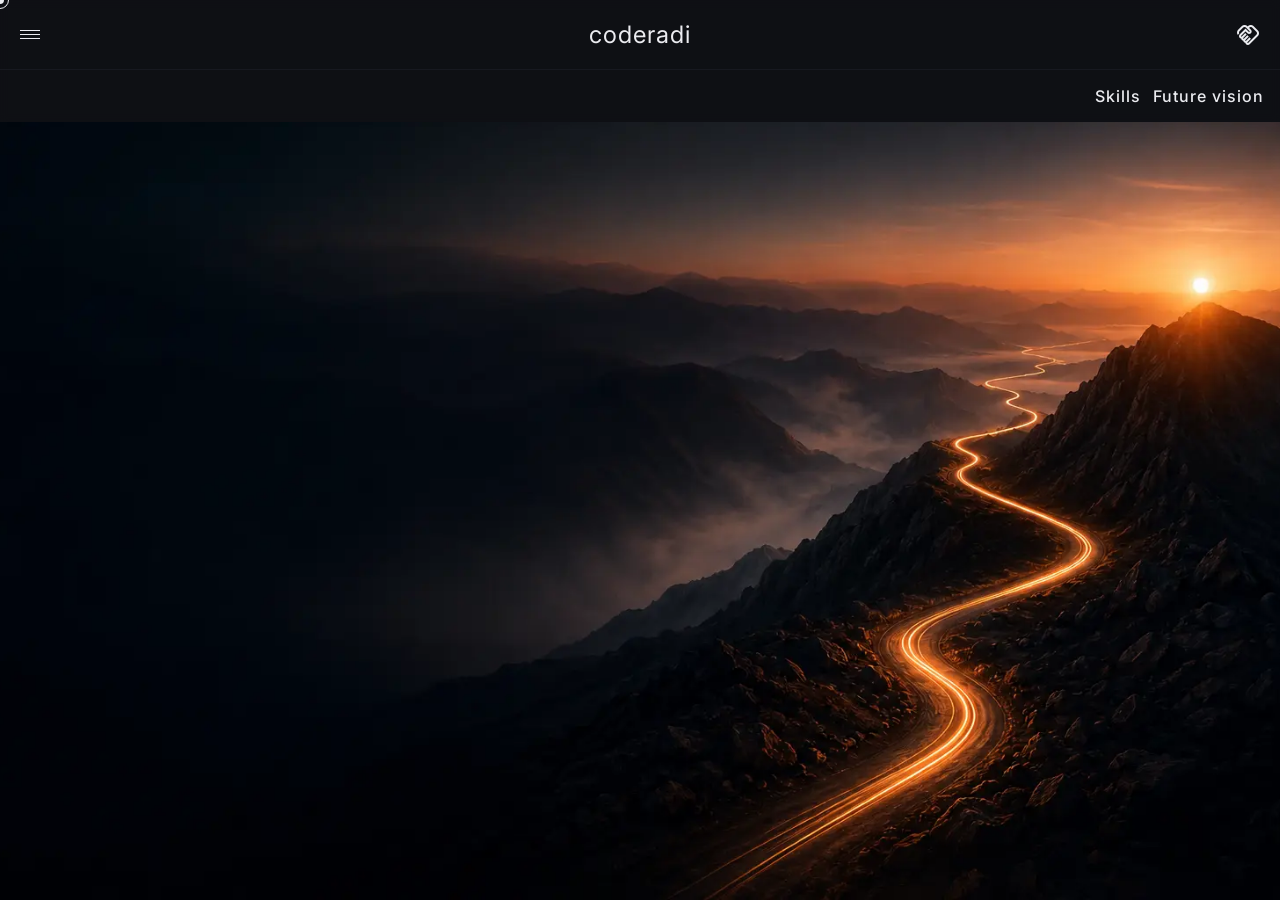
==== about.html @ a6389c37 "Updated home page." ====
<!DOCTYPE html>
<html lang="en">
<head>
    <meta charset="UTF-8">
    <meta name="viewport" content="width=device-width, initial-scale=1.0">

    <link rel="shortcut icon" href="favicon.ico" type="image/x-icon">
    <title>coderadi &bull; Aditya</title>

    <link rel="stylesheet" href="styles/utility.css">
    <link rel="stylesheet" href="styles/pages/index.css">
</head>
<body>
    <div class="custom-cursor-wrapper">
        <div class="custom-cursor"></div>
    </div>

    <header class="header w-full">
        <section class="section p-20 grid cols-3">
            <div class="menu-btn link row gap-12">
                <div class="menu-illustration column gap-4">
                    <div class="bar bar1"></div>
                    <div class="bar bar2"></div>
                    <div class="bar bar3"></div>
                </div>
            </div>

            <div class="center">
                <a href="/index.html" class="link">
                    <span class="text fs-24">coderadi</span>
                </a>
            </div>

            <div class="actions row h-en gap-8">
                <a href="/work.html" class="link symbol">handshake</a>
            </div>
        </section>

        <section class="section p-16 row h-en gap-12">
            <a href="#skills" class="link">Skills</a>
            <a href="#vision" class="link">Future vision</a>
        </section>
    </header>

    <nav class="nav">
        <section class="section p-20 column h-sb">
            <div class="spare-element"></div>

            <ul class="list column gap-12 text-right">
                <li><a href="/library.html" class="link uppercase">library</a></li>
                <li><a href="/about.html" class="link uppercase">about</a></li>
                <li><a href="/contact.html" class="link uppercase">contact</a></li>
            </ul>

            <span class="mini">coderadi</span>
        </section>
    </nav>

    <main class="main" id="main">
        <section class="hero" id="hero">
            <section class="section p-48">
                
            </section>
        </section>
    </main>

    <script src="scripts/utility.js"></script>
</body>
</html>
---- styles/utility.css ----
/* ================================================== */
/* IMPORTS */
/* ================================================== */

@import url('https://fonts.googleapis.com/css2?family=Inter:ital,opsz,wght@0,14..32,100..900;1,14..32,100..900&family=Roboto+Condensed:ital,wght@0,100..900;1,100..900&display=swap');
@import url("https://fonts.googleapis.com/css2?family=Material+Symbols+Outlined:opsz,wght,FILL,GRAD@20..48,100..700,0..1,-50..200");

/* ================================================== */
/* BASIC */
/* ================================================== */

:root {
    --color-bg-main: #0F1115;
    --color-bg-card: #1A1D23;
    
    --color-text-main: #EBECF0;
    --color-text-alt: #9699A3;
    
    --color-accent-main: #D97741;
    --color-accent-alt: #F0A26C;

    --color-surface-main: #0F111557;
    --color-surface-alt: #1A1D234D;
    
    --color-border-dark: #2A2D3557;
    --color-border-light: #FFFFFF1A;

    --color-state-red: #DF2935;
    --color-state-yellow: #FFBF00;
    --color-state-green: #488B49;
}

* {
    margin: 0;
    padding: 0;
    font-family: "Inter", sans-serif;
    box-sizing: border-box;
    letter-spacing: 1px;
    scrollbar-width: thin;
    scrollbar-color: var(--color-text-main) transparent;
    cursor: none !important;
}

*::selection {
    background-color: var(--color-text-alt);
    color: var(--color-bg-main);
}

/* ================================================== */
/* KEYFRAMES */
/* ================================================== */

@keyframes animatedArrowAnimation {
    0%, 100% { transform: translateY(0) }
    50% { transform: translateY(-48px) }
}

@keyframes clickAnimation {
    0%, 100% { transform: scale(1); }
    50% { transform: scale(0.95); }
}

@keyframes rotate {
    0% { transform: rotate(0deg); }
    60% { transform: rotate(360deg); }
    80% { transform: rotate(300deg); }
    100% { transform: rotate(360deg); }
}

.animated-arrow {
    position: absolute;
    bottom: 20px;
    left: 50%;
    right: 50%;
    animation: animatedArrowAnimation 2s cubic-bezier(0.7,0.1,0.5,0.9) infinite;
}

.anim-clicked { animation: clickAnimation 0.3s ease forwards; }

.anim-rotate { animation: rotate 1.2s infinite; }

/* ================================================== */
/* CUSTOM CURSOR */
/* ================================================== */

.custom-cursor-wrapper {
    border: 1px solid var(--color-text-main);
    padding: 8px;
    position: fixed;
    z-index: 9999;
    pointer-events: none;
    border-radius: 50%;
}

.custom-cursor {
    width: 8px;
    aspect-ratio: 1 / 1;
    background-color: var(--color-text-main);
    border-radius: 50%;
    position: inherit;
    transform: translate(-50%, -50%) scale(1);    
    transition:
        transform 0.4s,
        background-color 0.4s;
}

.custom-cursor-wrapper.hovered { border-color: transparent; }

.custom-cursor-wrapper.hovered .custom-cursor {
    background-color: #EBECF057;
    transform: translate(-50%, -50%) scale(2.5);
    backdrop-filter: blur(1px);
}

/* ================================================== */
/* CONTAINERS */
/* ================================================== */

body {
    background-color: var(--color-bg-main);
    color: var(--color-text-main);
    height: 100dvh;
}

html {
    scroll-behavior: smooth;
    scrollbar-width: none;
}

.section {
    max-width: 1696px;
    height: 100%;
    width: 100%;
    margin: 0 auto;
}

.container { overflow: hidden; }

@media (max-width: 1440px) {
    body {
        overflow: auto;
        height: 100%;
    }

    .main {
        height: auto !important;
        overflow: auto;
    }
}

@media (max-width: 568px) {
    .section.p-48 { padding: 20px !important; }
}

.header {
    position: sticky;
    top: -70px;
    z-index: 20;
    background-color: var(--color-surface-main);
    backdrop-filter: blur(4px);
}

.header .section:first-child { border-bottom: 1px solid var(--color-border-dark); }

.header .menu-btn .menu-illustration { transition: gap 0.3s, transform 0.3s; }
.header .menu-btn .menu-illustration .bar {
    width: 20px;
    height: 1px;
    background-color: var(--color-text-main);
    margin: -0.5px;
    transition: transform 0.3s;
}

.header .menu-btn.active .menu-illustration {
    gap: 0;
    transform: rotateX(180deg);
}

.header .menu-btn.active .menu-illustration .bar1 { transform: rotate(45deg); }
.header .menu-btn.active .menu-illustration .bar2 { display: none; }
.header .menu-btn.active .menu-illustration .bar3 { transform: rotate(-45deg); }

.nav {
    position: fixed;
    top: 0;
    left: 0;
    height: 100dvh;
    transition: height 0.3s;
    width: 80%;
    max-width: 768px;
    backdrop-filter: blur(4px);
    background-color: var(--color-border-dark);
    z-index: 10;
    transform: translateX(-100%);
    opacity: 0;
    transition: 
        opacity 0.5s,
        transform cubic-bezier(0.7,0.1,0.5,0.9) 1.5s;
}

.nav.active {
    transform: translateX(0);
    opacity: 1;
}

.nav li {
    transform: translateX(-100%);
    transition: transform cubic-bezier(0.7,0.1,0.5,0.9) 1.5s;
}

.nav li:nth-child(2) { transition-delay: 200ms; }
.nav li:nth-child(3) { transition-delay: 400ms; }

.nav.active li { transform: translateX(0); }

/* ================================================== */
/* DISPLAY */
/* ================================================== */

.hidden { display: none; }
.flex { display: flex; }
.grid { display: grid; }

/* ================================================== */
/* FLEX */
/* ================================================== */

.row {
    display: flex;
    align-items: center;
}

.column {
    display: flex;
    flex-direction: column;
}

.res-row {
    display: flex;
    align-items: center;
    flex-wrap: wrap;
}

.v-center { align-items: center; }
.v-en { align-items: end; }
.v-st { align-items: start; }
.h-center { justify-content: center; }
.h-en { justify-content: end; }
.h-se { justify-content: space-evenly; }
.h-sb { justify-content: space-between; }
.center { display: flex; align-items: center; justify-content: center; }

/* ================================================== */
/* GRID */
/* ================================================== */

.cols-1 { grid-template-columns: repeat(1, minmax(0, 1fr)); }
.cols-2 { grid-template-columns: repeat(2, minmax(0, 1fr)); }
.cols-3 { grid-template-columns: repeat(3, minmax(0, 1fr)); }
.cols-4 { grid-template-columns: repeat(4, minmax(0, 1fr)); }
.cols-auto-400 { grid-template-columns: repeat(auto-fit, minmax(min(400px, 100%), 1fr)); }
.cols-auto-320 { grid-template-columns: repeat(auto-fit, minmax(min(320px, 100%), 1fr)); }
.rows-1 { grid-template-rows: repeat(1, minmax(0, 1fr)); }
.rows-2 { grid-template-rows: repeat(2, minmax(0, 1fr)); }
.rows-3 { grid-template-rows: repeat(3, minmax(0, 1fr)); }

/* ================================================== */
/* GAP */
/* ================================================== */

.gap-4 { gap: 4px; }
.gap-8 { gap: 8px; }
.gap-12 { gap: 12px; }
.gap-16 { gap: 16px; }
.gap-20 { gap: 20px; }
.gap-24 { gap: 24px; }
.gap-32 { gap: 32px; }
.gap-40 { gap: 40px; }
.gap-48 { gap: 48px; }
.gap-64 { gap: 64px; }
.gap-96 { gap: 96px; }

/* ================================================== */
/* SPACING */
/* ================================================== */

.m-4 { margin: 4px; }
.m-8 { margin: 8px; }
.m-12 { margin: 12px; }
.m-16 { margin: 16px; }
.m-20 { margin: 20px; }
.m-24 { margin: 24px; }
.m-32 { margin: 32px; }
.m-auto { margin: auto; }
.mx-auto { margin: 0 auto;}

.mv-4 { margin-top: 4px; margin-bottom: 4px; }
.mv-8 { margin-top: 8px; margin-bottom: 8px; }
.mv-12 { margin-top: 12px; margin-bottom: 12px; }
.mv-16 { margin-top: 16px; margin-bottom: 16px; }
.mv-20 { margin-top: 20px; margin-bottom: 20px; }
.mv-24 { margin-top: 24px; margin-bottom: 24px; }
.mv-32 { margin-top: 32px; margin-bottom: 32px; }
.mv-48 { margin-top: 48px; margin-bottom: 48px; }
.mv-64 { margin-top: 64px; margin-bottom: 64px; }

.mh-4 { margin: 0 4px; }
.mh-8 { margin: 0 8px; }
.mh-12 { margin: 0 12px; }
.mh-16 { margin: 0 16px; }
.mh-20 { margin: 0 20px; }
.mh-24 { margin: 0 24px; }
.mh-32 { margin: 0 32px; }
.mh-auto { margin-left: auto; margin-right: auto; }

.p-4 { padding: 4px; }
.p-8 { padding: 8px; }
.p-12 { padding: 12px; }
.p-16 { padding: 16px; }
.p-20 { padding: 20px; }
.p-24 { padding: 24px; }
.p-32 { padding: 32px; }
.p-48 { padding: 48px; }
.p-96 { padding: 96px; }

.ph-4 { padding-left: 4px; padding-right: 4px; }
.ph-8 { padding-left: 8px; padding-right: 8px; }
.ph-12 { padding-left: 12px; padding-right: 12px; }
.ph-16 { padding-left: 16px; padding-right: 16px; }
.ph-20 { padding-left: 20px; padding-right: 20px; }
.ph-24 { padding-left: 24px; padding-right: 24px; }
.ph-32 { padding-left: 32px; padding-right: 32px; }

.pv-4 { padding-top: 4px; padding-bottom: 4px; }
.pv-8 { padding-top: 8px; padding-bottom: 8px; }
.pv-12 { padding-top: 12px; padding-bottom: 12px; }
.pv-16 { padding-top: 16px; padding-bottom: 16px; }
.pv-20 { padding-top: 20px; padding-bottom: 20px; }
.pv-24 { padding-top: 24px; padding-bottom: 24px; }
.pv-32 { padding-top: 32px; padding-bottom: 32px; }

/* ================================================== */
/* SIZE */
/* ================================================== */

.w-auto { width: auto; }
.w-full { width: 100% !important; }
.w-fit { width: fit-content; }
.h-auto { height: auto; }
.h-fit { height: fit-content; }
.h-full { height: 100%; }
.h-screen { height: 100dvh; }
.min-h-screen { min-height: 100vh; }
.min-h-0 { min-height: 0; }

/* ================================================== */
/* TYPOGRAPHY */
/* ================================================== */

.text-left { text-align: left !important; }
.text-center { text-align: center; }
.text-right { text-align: right; }
.uppercase { text-transform: uppercase !important; }
.lowercase { text-transform: lowercase !important; }
.capitalize { text-transform: capitalize !important; }
.normal-case { text-transform: none !important; }

.fs-12 { font-size: 12px !important; }
.fs-16 { font-size: 16px !important; }
.fs-20 { font-size: 20px !important; }
.fs-24 { font-size: 24px !important; }
.fs-32 { font-size: 32px !important; }
.fs-36 { font-size: 36px !important; }
.fs-48 { font-size: min(48px, 8vw) !important; }
.fs-64 { font-size: min(64px, 10vw) !important; }
.fs-96 { font-size: min(96px, 12vw) !important; }
.fs-128 { font-size: min(128px, 14vw) !important; }

.fw-400 { font-weight: 400 !important; }
.fw-500 { font-weight: 500 !important; }
.fw-600 { font-weight: 600 !important; }
.fw-700 { font-weight: 700 !important; }

.text-muted { color: var(--color-text-alt); }
.text-normal { color: var(--color-text-main); }
.spacing-2 { letter-spacing: 2px; }

.fn-inter { font-family: "Inter", sans-serif !important; }
.fn-robo { font-family: "Roboto Condensed", sans-serif !important; }

.h1 {
    font-family: "Roboto Condensed", sans-serif;
    font-weight: normal;
    text-transform: uppercase;
    font-size: 36px;
    letter-spacing: 2px;
}

.h2 {
    font-family: "Roboto Condensed", sans-serif;
    font-weight: 400;
    text-transform: uppercase;
    font-size: 32px;
    letter-spacing: 2px;
}

.h2-lw {
    font-family: "Roboto Condensed", sans-serif;
    font-weight: 400;
    font-size: 32px;
    letter-spacing: 2px;
}

.h3 {
    font-family: "Roboto Condensed", sans-serif;
    font-weight: 400;
    font-size: 24px;
    letter-spacing: 1px;
}

.text, .para {
    font-weight: 400;
    font-size: 16px;
    letter-spacing: 1px;
}

.para {
    max-width: 568px;
    text-wrap: balance;
}

.mini {
    font-weight: 400;
    font-size: 12px;
    letter-spacing: 1px;
}

.accent-main { color: var(--color-accent-main); }
.accent-muted { color: var(--color-accent-alt); }

/* ================================================== */
/* BORDER */
/* ================================================== */

.border { border: 1px solid var(--color-border); }
.rounded-4 { border-radius: 4px; }
.rounded-8 { border-radius: 8px; }
.rounded-12 { border-radius: 12px; }
.rounded-16 { border-radius: 16px; }
.rounded-32 { border-radius: 32px; }
.rounded-48 { border-radius: 48px; }
.rounded-full { border-radius: 9999px; }

/* ================================================== */
/* EFFECTS */
/* ================================================== */

.shadow { box-shadow: 5px 5px 10px -5px var(--color-accent-alt); }

.glass {
    backdrop-filter: blur(4px);
    box-shadow: inset 2px 2px 8px 2px var(--color-border-light);
}

/* ================================================== */
/* COLORS */
/* ================================================== */

.bg-main { background-color: var(--color-bg-main) !important; }
.bg-card { background-color: var(--color-bg-card); }

/* ================================================== */
/* INPUTS */
/* ================================================== */

.input {
    background-color: var(--color-surface-main);
    border: none;
    color: var(--color-text-main);
    padding: 8px;
    border-radius: 8px;
    outline: none;
}

.input::placeholder { color: var(--color-text-alt); }

.input[type="search"]::-webkit-search-cancel-button {
    -webkit-appearance: none;    
    width: 16px;
    height: 16px;
    background-image: url('/static/assets/icons/close.svg');
    background-size: contain;
    cursor: pointer;
}

textarea.input {
    height: 148px;
    resize: vertical;
}

.btn {
    background-color: transparent;
    cursor: pointer;
    border: none;
    text-align: center;
    width: fit-content;
    text-decoration: none;
}

.btn:disabled {
    background-color: var(--color-border) !important;
    color: #FDFDFF !important;
    cursor: not-allowed !important;
}

.ot {
    border: 1px solid var(--color-border-dark);
    color: var(--color-text-main);
    transition: color 0.3s;
}
.ot:hover { color: var(--color-text-alt); }

.fl {
    background-color: var(--color-accent-main);
    color: #FDFDFF !important;
    transition: background-color 0.3s;
}
.fl:hover {
    background-color: var(--color-accent-alt);
}

.icon-ot {
    display: flex;
    align-items: center;
    justify-content: center;
    gap: 8px;
    border: 1px solid var(--color-border-dark);
    color: var(--color-text-main);
    transition: color 0.3s;
}
.icon-ot:hover { color: var(--color-text-alt); }

.icon-fl {
    display: flex;
    align-items: center;
    justify-content: center;
    gap: 8px;
    background-color: var(--color-accent-main);
    color: #FDFDFF !important;
    transition: background-color 0.3s;
}
.icon-fl:hover { 
    background-color: var(--color-accent-alt);
 }

/* ================================================== */
/* LINKS */
/* ================================================== */

.link {
    text-decoration: none;
    font-weight: 500;
    color: var(--color-text-main);
    cursor: pointer;
    -webkit-tap-highlight-color: transparent;
    outline: none;
    transition: color 0.3s;
}
.link:hover { color: var(--color-text-alt); }

.ulink {
    text-decoration: underline;
    font-weight: 500;
    color: var(--color-text-main);
    cursor: pointer;
    text-underline-offset: 5px;
    -webkit-tap-highlight-color: transparent;
    outline: none;
    transition: color 0.3s;
}
.ulink:hover { color: var(--color-text-alt); }

/* ================================================== */
/* IMAGES */
/* ================================================== */

.img {
    width: 100%;
    height: auto;
    vertical-align: bottom;
}

.logo {
    width: 48px;
    height: 48px;
    object-fit: cover;
    aspect-ratio: 1 / 1;
    border-radius: 8px;
    vertical-align: bottom;
}

.icon {
    width: 24px;
    height: 24px;
    object-fit: cover;
    vertical-align: bottom;
}

.symbol {
  font-family: 'Material Symbols Outlined';
  font-weight: normal;
  font-style: normal;
  font-size: 24px;
  display: inline-block;
  line-height: 1;
  text-transform: none;
  letter-spacing: normal;
  word-wrap: normal;
  white-space: nowrap;
  direction: ltr;
  vertical-align: bottom;
}

.fl-icon {font-variation-settings: 'FILL' 1, 'wght' 700, 'GRAD' 0, 'opsz' 48;}

/* ================================================== */
/* OTHER ELEMENTS */
/* ================================================== */

.divider {
    border: 1px solid var(--color-border-dark);
    margin: 0 20px;
}

.divider-l {
    border: 2px solid var(--color-border-dark);
    margin: 0 20px;
}

.disabled {
    background-color: var(--color-border-dark);
    color: var(--color-text-alt);
    cursor: not-allowed;
    opacity: 0.6;
}

.disabled-alt {
    color: var(--color-text-alt);
    cursor: not-allowed;
    opacity: 0.6;
}

.list { list-style-type: none; }
.no-list { list-style-position: inside; }
---- styles/pages/index.css ----
/* ================================================== */
/* BASIC */
/* ================================================== */

.main { overflow-x: hidden; }

/* ================================================== */
/* KEYFRAMES */
/* ================================================== */

@keyframes visionVisual {
    0% { stroke-dashoffset: 600; }
    50% { stroke-dashoffset: 0; }
    100% { stroke-dashoffset: -600; }
}

@keyframes glowElem {
    0%, 100% { transform: scale(1.1) translate(50%, -40%); }
    50% { transform: scale(1) translate(50%, -50%); }
}

/* ================================================== */
/* LOADER */
/* ================================================== */

.loader {
    position: fixed;
    inset: 0;
    z-index: 9999;
    background: #0a0a0a;
    display: flex;
    align-items: center;
    justify-content: center;
    /* Smooth fade-out for Frame 5 */
    opacity: 1;
    transition: opacity 0.8s cubic-bezier(0.4, 0, 0.2, 1);
    pointer-events: all;
}

/* When the fade-out class is added, the loader fades away */
.loader.fade-out {
    opacity: 0;
    pointer-events: none;
}

/* Canvas fills the loader */
.loader canvas {
    position: absolute;
    inset: 0;
    width: 100%;
    height: 100%;
    display: block;
}

/* ---------- REDUCED MOTION ---------- */
@media (prefers-reduced-motion: reduce) {
    .loader {
        opacity: 0 !important;
        pointer-events: none !important;
        transition: none !important;
    }

    .main {
        opacity: 1 !important;
        pointer-events: all !important;
        transition: none !important;
    }
}

/* ================================================== */
/* HERO */
/* ================================================== */

.hero {
    background-image: url('/assets/images/desktop/hero.webp');
    background-position: center;
    background-size: cover;

    height: 100dvh;
    margin-top: -122px;
    padding-bottom: 96px;
    position: relative;
}

/* ----- Hero tagline ----- */

.hero .tagline {
    position: absolute;
    left: 0;
    bottom: 0;
    width: 100dvh;
    transform: rotate(-90deg) translateY(20px);
    transform-origin: left center;
}

.hero .tagline .st-line {
    width: 12vh;
    height: 2px;
    background-color: var(--color-accent-main);
}

.hero .tagline .target .line {
    width: 16vh;
    height: 2px;
    background-color: var(--color-border-dark);
}

.hero .tagline .target .aim {
    padding: 12px;
    width: fit-content;
    border-radius: 50%;
    border: 1px solid var(--color-border-dark);
    position: relative;
}

.hero .tagline .target .aim::before,
.hero .tagline .target .aim::after {
    content: '';
    position: absolute;
    z-index: -1;
    top: calc(50% - 1px);
    left: -30%;
    width: 160%;
    border: 1px dashed var(--color-border-light);
}

.hero .tagline .target .aim::after {
    transform: rotate(90deg);
}

.hero .tagline .target .aim .point {
    width: 8px;
    aspect-ratio: 1 / 1;
    background-color: var(--color-accent-main);
    border-radius: 50%;
}

/* ----- Hero content ----- */

.hero .h1 {
    max-width: 568px;
    text-wrap: balance;
}

.hero .actions .fl {
    position: relative;
    z-index: 0;
    background: transparent;
    border: 2px solid var(--color-accent-main);
}

.hero .actions .fl::before {
    content: '';
    position: absolute;
    z-index: -1;
    inset: 0;
    border-radius: 50px;
    clip-path: circle(20% at 0% 100%);
    transition: all 0.5s;
    background-color: var(--color-accent-main);
}

.hero .actions .fl:hover::before { clip-path: circle(150% at 0% 100%); }

/* ================================================== */
/* FEATURED */
/* ================================================== */

.featured .body { max-width: 968px; }

.featured .project {
    max-width: 568px;
    position: relative;
    backdrop-filter: blur(4px);
    background-color: var(--color-surface-alt);
    overflow: hidden;
}

.featured .project::before {
    content: '';
    position: absolute;
    z-index: -1;
    top: 0;
    right: 0;
    width: 50%;
    border-radius: 50%;
    aspect-ratio: 1 / 1;
    transform: translate(50%, -50%);
    filter: blur(10px);
    animation: glowElem 6s cubic-bezier(0.7,0.1,0.5,0.9) infinite;

    background: radial-gradient(
        circle at 50%,
        var(--color-accent-main) 0%,
        var(--color-accent-alt) 25%,
        transparent 80%
    );
}

.featured .project .image-container {
    position: relative;
    aspect-ratio: 16 / 9;
    z-index: 0;
}

.featured .project:hover .img { transform: scale(1.1); }

.featured .project .image-container .text-content { background-color: var(--color-surface-alt); }

.featured .project .image-container .img {
    position: absolute;
    inset: 0;
    z-index: -1;
    transition: transform 0.6s cubic-bezier(0.7,0.1,0.5,0.9);
}

.featured .project .challenge .uppercase { color: var(--color-state-red); }
.featured .project .transformation .uppercase { color: var(--color-state-yellow); }
.featured .project .outcome .uppercase { color: var(--color-state-green); }

/* ================================================== */
/* VISION */
/* ================================================== */

.vision svg {
    width: min(512px, 100%);
    height: auto;
}

.vision svg path:first-child {
    stroke-dashoffset: 600;
    stroke-dasharray: 600;
    animation: visionVisual 4s cubic-bezier(0.87,0.236,0.237,0.905) 0.5s infinite;
}

/* ================================================== */
/* CONNECT */
/* ================================================== */

.connect {
    background: linear-gradient(
        45deg,
        var(--color-bg-card),
        var(--color-bg-main) 60%
    );
}

/* ================================================== */
/* & RESPONSIVENESS */
/* ================================================== */

@media (max-width: 568px) {
    .hero { background-image: url('/assets/images/phone/hero.webp'); }
}

@media (max-width: 512px) {
    .featured .project .grid {
        grid-template-columns: 1fr;
    }
}
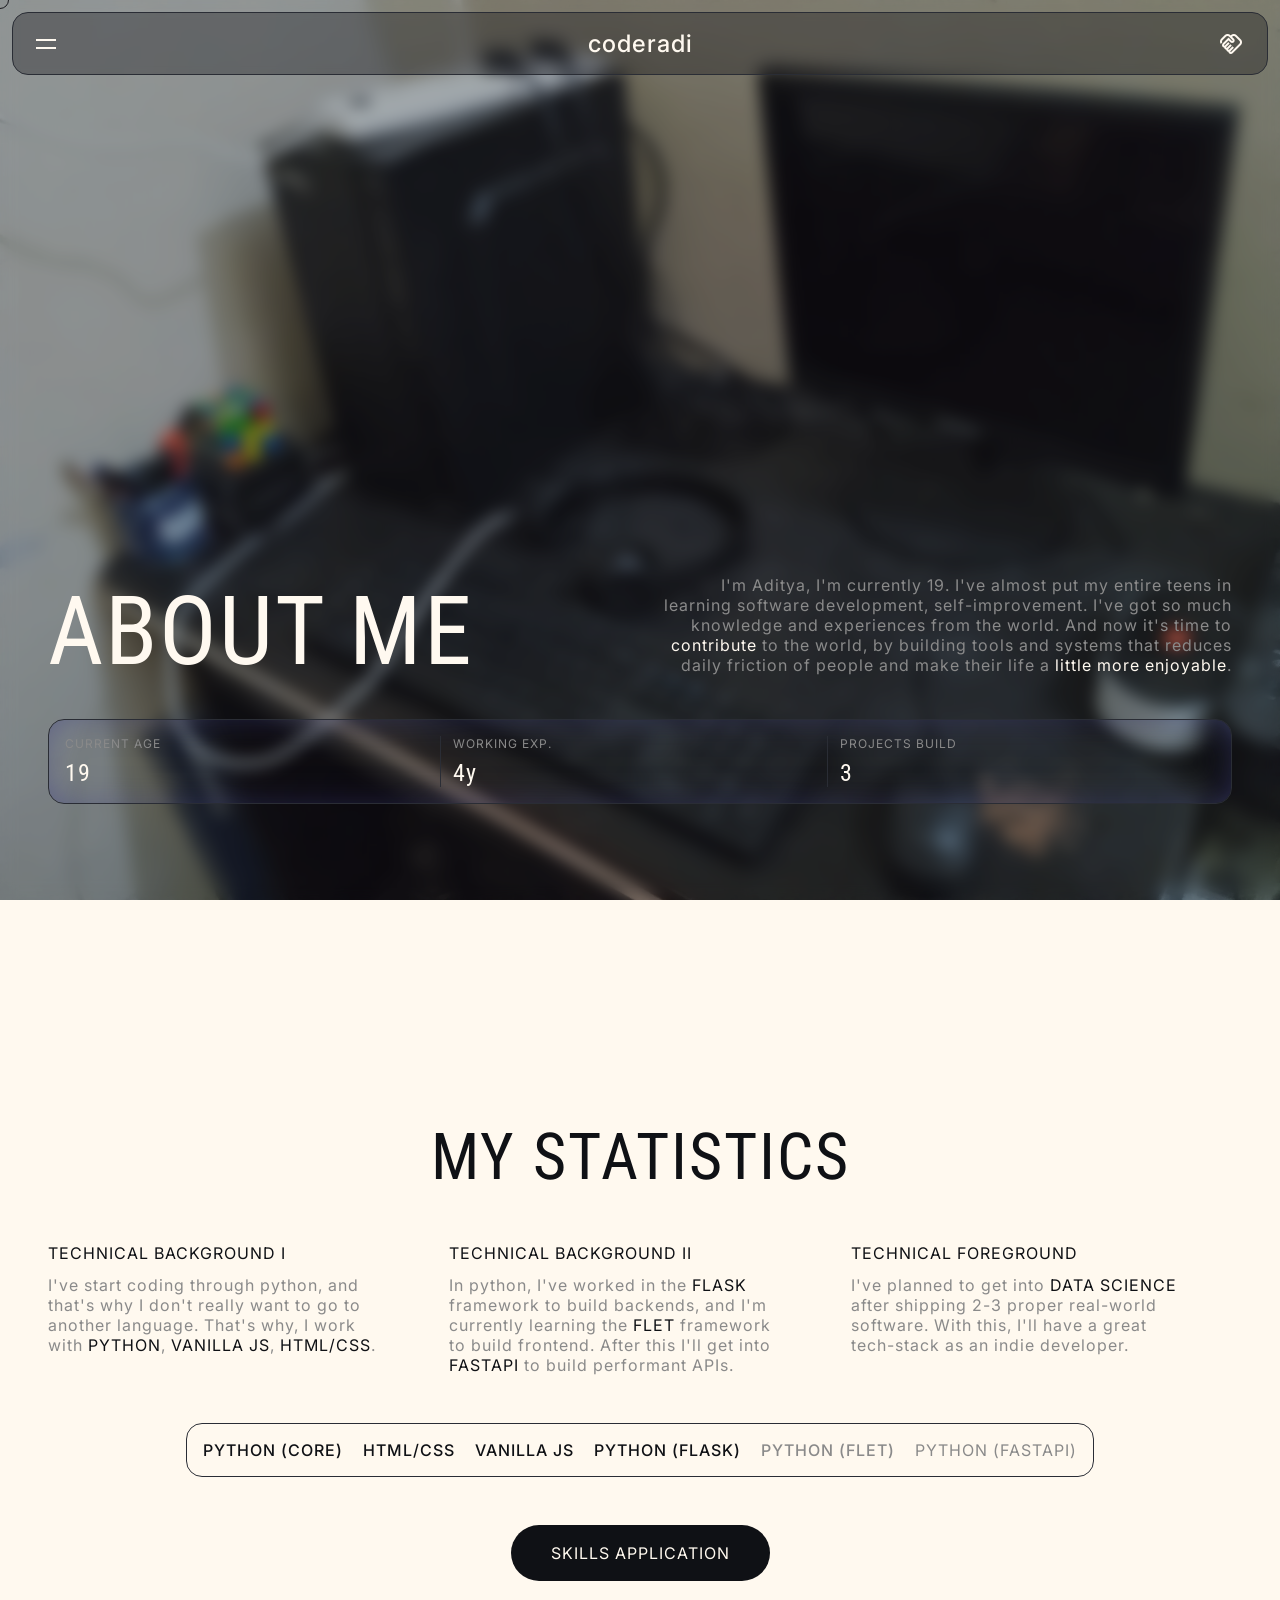
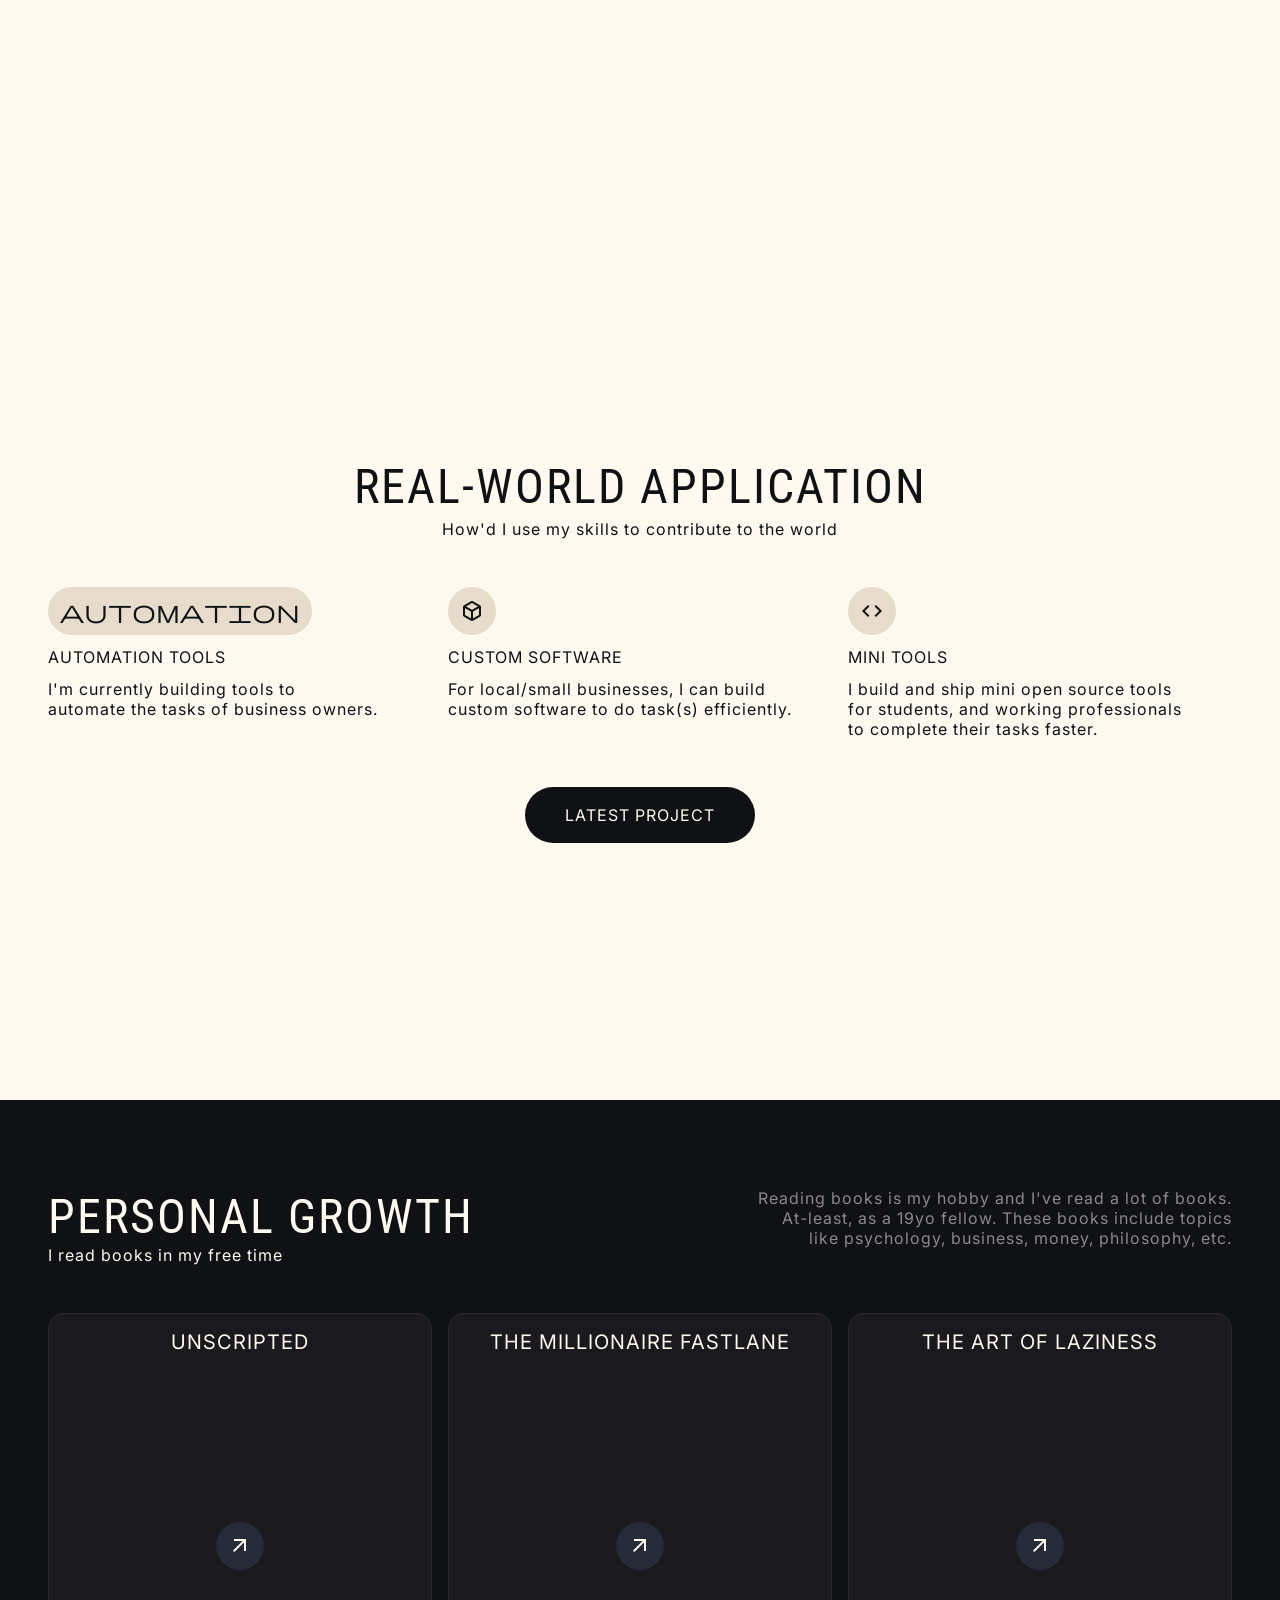
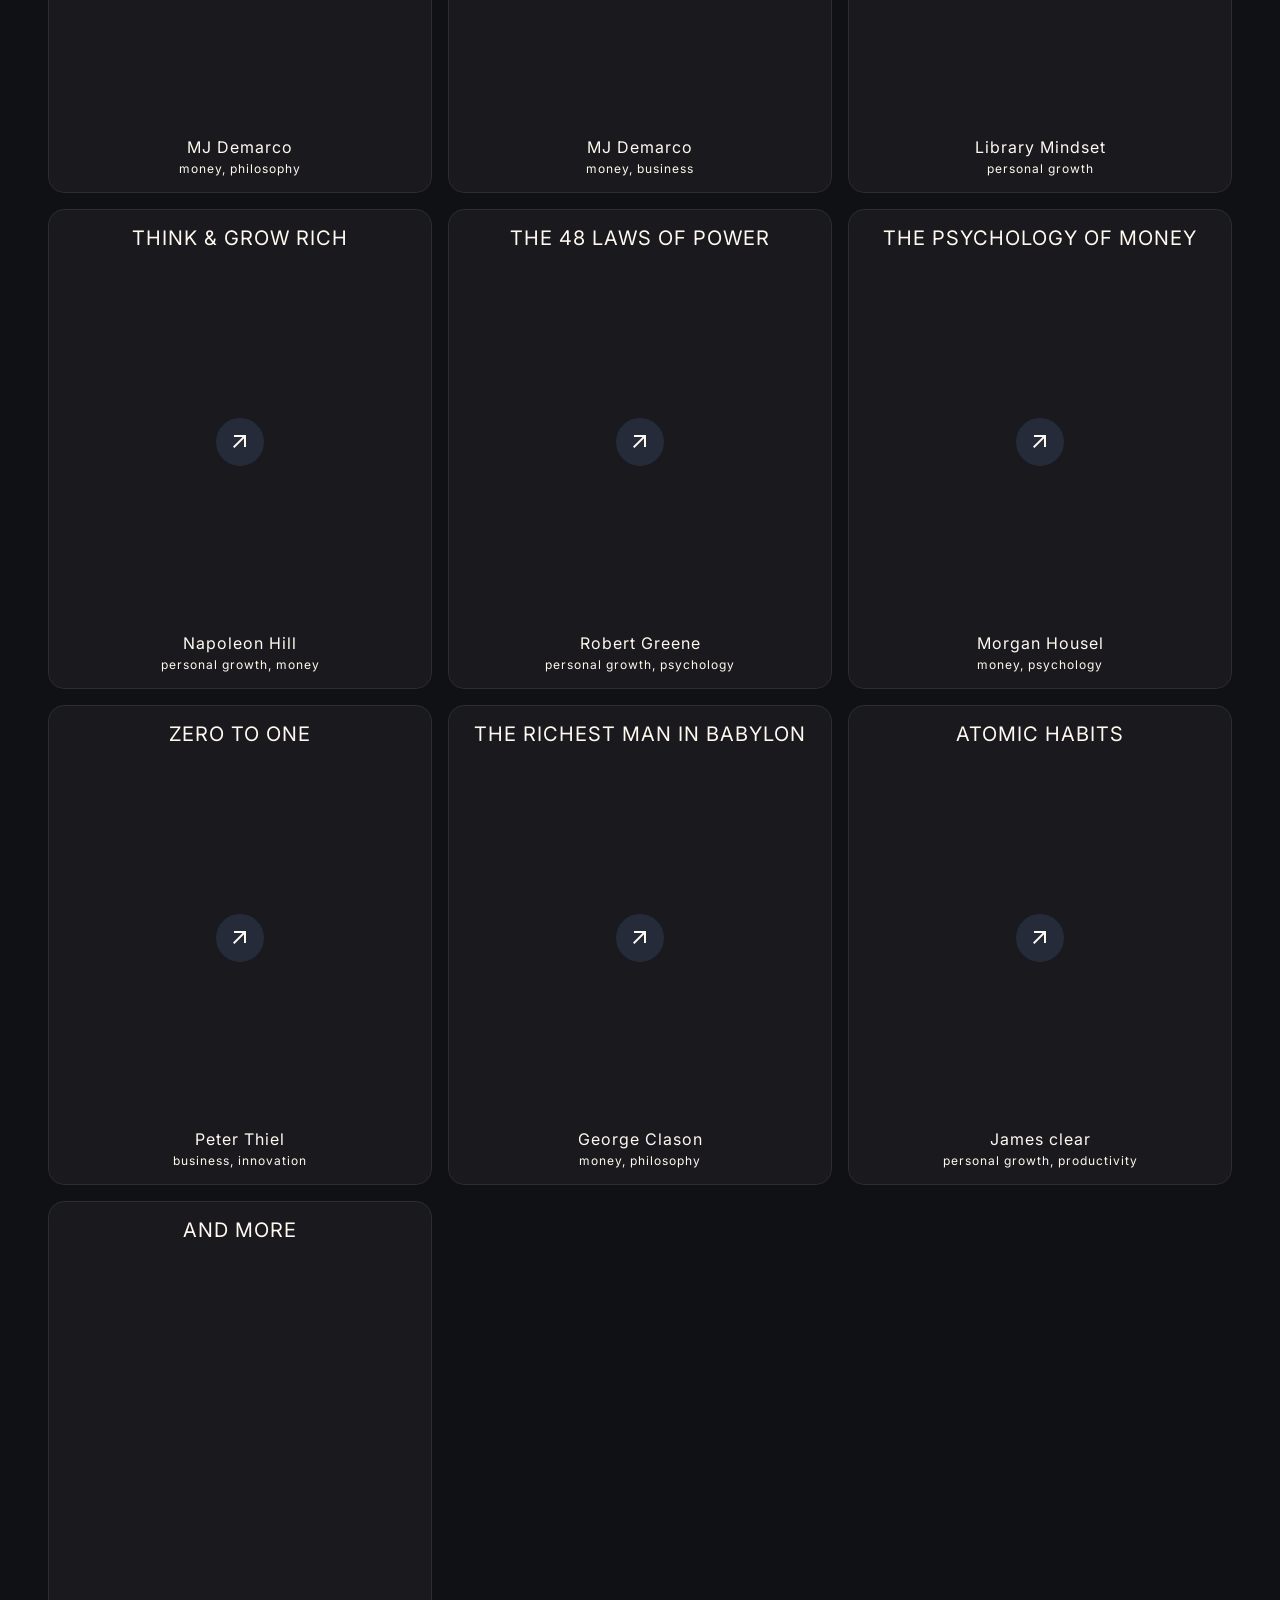
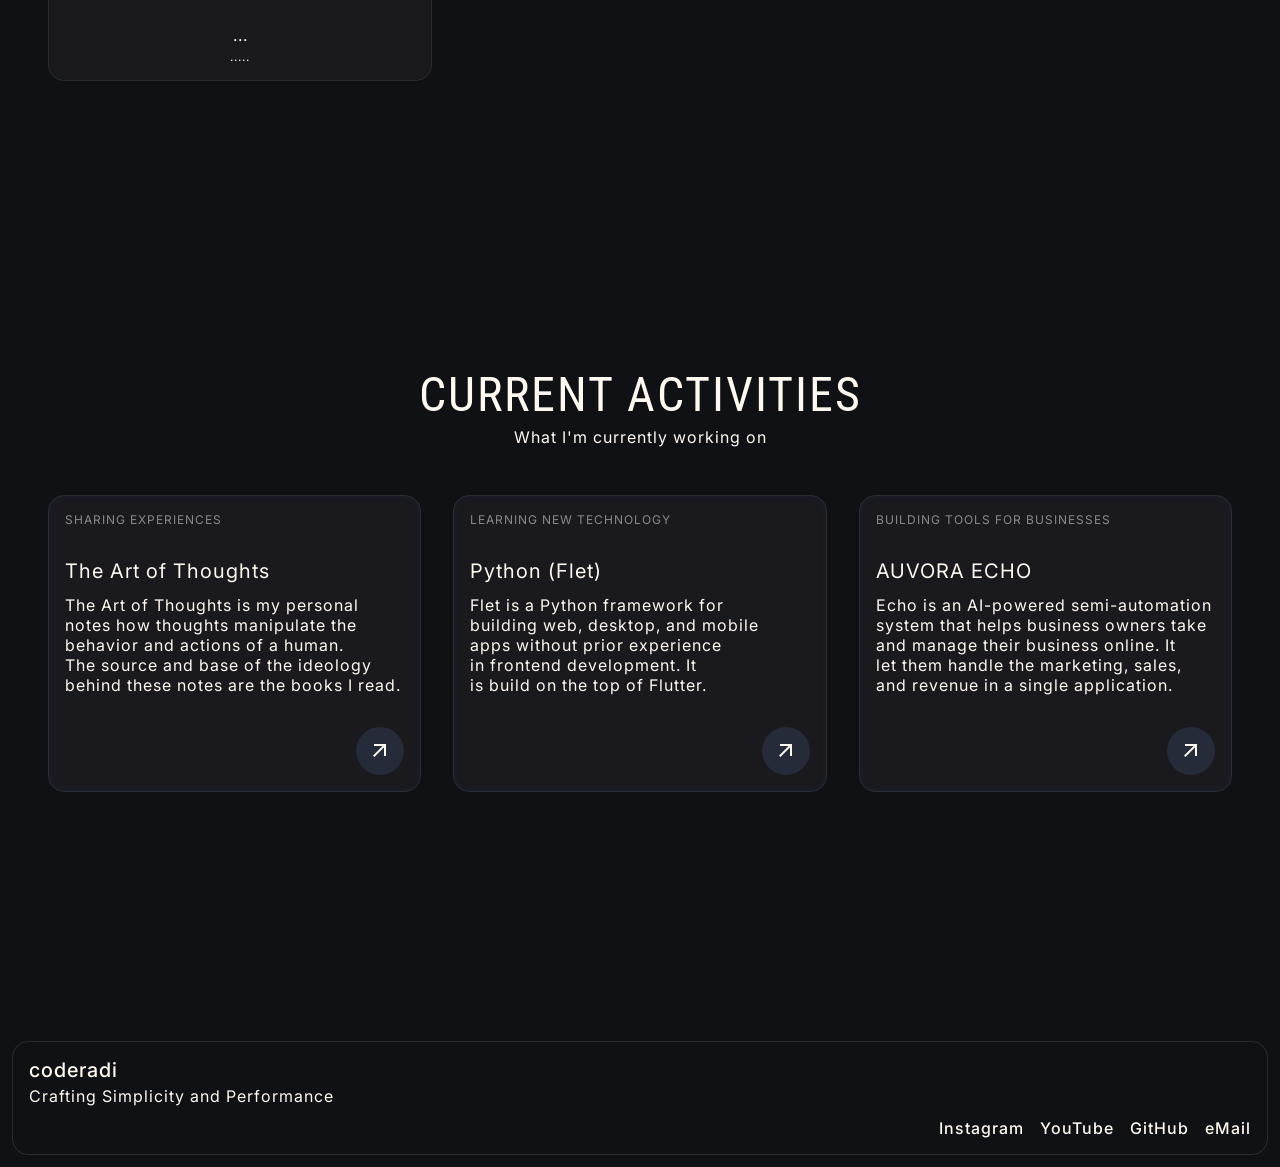
==== commit 584572d2: "Built about page." ====
--- a/about.html
+++ b/about.html
@@ -1,69 +1,409 @@
 <!DOCTYPE html>
 <html lang="en">
+
 <head>
     <meta charset="UTF-8">
     <meta name="viewport" content="width=device-width, initial-scale=1.0">
 
     <link rel="shortcut icon" href="favicon.ico" type="image/x-icon">
-    <title>coderadi &bull; Aditya</title>
+    <title>coderadi</title>
 
     <link rel="stylesheet" href="styles/utility.css">
-    <link rel="stylesheet" href="styles/pages/index.css">
+    <link rel="stylesheet" href="styles/header.css">
+    <link rel="stylesheet" href="styles/loader.css">
+    <link rel="stylesheet" href="styles/pages/about.css">
 </head>
+
 <body>
-    <div class="custom-cursor-wrapper">
-        <div class="custom-cursor"></div>
-    </div>
-
-    <header class="header w-full">
-        <section class="section p-20 grid cols-3">
-            <div class="menu-btn link row gap-12">
-                <div class="menu-illustration column gap-4">
-                    <div class="bar bar1"></div>
-                    <div class="bar bar2"></div>
-                    <div class="bar bar3"></div>
+    <header class="header p-12 inverted-element w-full">
+        <section class="section ph-24 pv-16 rounded-16 border grid cols-3">
+            <div class="left center w-fit">
+                <div class="menu-btn link column gap-8" id="menuBtn">
+                    <div class="line"></div>
+                    <div class="line"></div>
                 </div>
             </div>
 
             <div class="center">
-                <a href="/index.html" class="link">
-                    <span class="text fs-24">coderadi</span>
-                </a>
-            </div>
-
-            <div class="actions row h-en gap-8">
-                <a href="/work.html" class="link symbol">handshake</a>
-            </div>
-        </section>
-
-        <section class="section p-16 row h-en gap-12">
-            <a href="#skills" class="link">Skills</a>
-            <a href="#vision" class="link">Future vision</a>
+                <a href="/index.html" class="link fs-24">coderadi</a>
+            </div>
+
+            <div class="row h-en">
+                <a href="/connect.html#connect" class="link symbol">handshake</a>
+            </div>
         </section>
     </header>
 
-    <nav class="nav">
-        <section class="section p-20 column h-sb">
-            <div class="spare-element"></div>
-
-            <ul class="list column gap-12 text-right">
-                <li><a href="/library.html" class="link uppercase">library</a></li>
-                <li><a href="/about.html" class="link uppercase">about</a></li>
-                <li><a href="/contact.html" class="link uppercase">contact</a></li>
-            </ul>
-
-            <span class="mini">coderadi</span>
+    <nav class="nav inverted-element">
+        <section class="section ph-24 pv-16 rounded-16 border column h-sb">
+            <div class="close-nav link w-fit row gap-12" id="closeNav">
+                <span class="symbol">close</span>
+                <span class="text uppercase">Close</span>
+            </div>
+
+            <div class="body column gap-20 text-right">
+                <a href="/journal.html" class="link uppercase fs-20">My Carrier Journal</a>
+                <a href="/about.html" class="link uppercase fs-20">About</a>
+                <a href="/builds.html" class="link uppercase fs-20">Builds</a>
+                <a href="/thoughts.html" class="link uppercase fs-20">Thoughts</a>
+                <a href="/connect.html" class="link uppercase fs-20">Connect</a>
+            </div>
+
+            <div class="foot row gap-12">
+                <a href="mailto:adiprofitcoder@gmail.com" class="ulink mini">adiprofitcoder@gmail.com</a>
+                <span class="text">&bull;</span>
+                <span class="mini">coderadi</span>
+            </div>
         </section>
     </nav>
 
     <main class="main" id="main">
-        <section class="hero" id="hero">
-            <section class="section p-48">
+        <section class="hero inverted-element" id="hero">
+            <section class="section p-48 min-h-screen column h-en gap-32">
+                <div class="top-content grid cols-auto-400 gap-32">
+                    <div class="left-content">
+                        <h1 class="h1 fs-96">About me</h1>
+                    </div>
+
+                    <div class="right-content flex h-en text-right">
+                        <p class="para text-muted">I'm Aditya, I'm currently 19. I've almost put my entire teens in
+                            learning software development, self-improvement. I've got so much knowledge and experiences
+                            from the world. And now it's time to <span class="text-normal">contribute</span> to the
+                            world, by building tools and systems that reduces daily friction of people and make their
+                            life a <span class="text-normal">little more enjoyable</span>.</p>
+                    </div>
+                </div>
+
+                <div class="bottom-content container p-16 rounded-16 border flex h-sb gap-12">
+                    <div class="info w-full column gap-8">
+                        <span class="mini uppercase text-muted">Current Age</span>
+                        <h3 class="h3">19</h3>
+                    </div>
+
+                    <div class="info w-full column gap-8">
+                        <span class="mini uppercase text-muted">Working Exp.</span>
+                        <h3 class="h3">4y</h3>
+                    </div>
+
+                    <div class="info w-full column gap-8">
+                        <span class="mini uppercase text-muted">Projects Build</span>
+                        <h3 class="h3">3</h3>
+                    </div>
+                </div>
+            </section>
+        </section>
+
+        <section class="statistics theme-inverted" id="statistics">
+            <section class="section p-48 min-h-screen column center gap-48">
+                <div class="head text-center">
+                    <h1 class="h1 fs-64">My Statistics</h1>
+                </div>
+
+                <div class="body grid cols-auto-320 gap-20 w-full">
+                    <div class="info column gap-12">
+                        <span class="text uppercase">Technical background I</span>
+                        <p class="para text-muted">I've start coding through python, and that's why I don't really want
+                            to go to another language. That's why, I work with <span
+                                class="text-normal uppercase">Python</span>, <span class="text-normal uppercase">Vanilla
+                                JS</span>, <span class="text-normal uppercase">HTML/CSS</span>.</p>
+                    </div>
+
+                    <div class="info column gap-12">
+                        <span class="text uppercase">Technical background II</span>
+                        <p class="para text-muted">In python, I've worked in the <span
+                                class="text-normal uppercase">Flask</span> framework to build backends, and I'm
+                            currently learning the <span class="text-normal uppercase">Flet</span> framework to build
+                            frontend. After this I'll get into <span class="text-normal uppercase">FastAPI</span> to
+                            build performant APIs.
+                        </p>
+                    </div>
+
+                    <div class="info column gap-12">
+                        <span class="text uppercase">Technical foreground</span>
+                        <p class="para text-muted">I've planned to get into <span class="text-normal uppercase">Data
+                                Science</span> after shipping 2-3 proper real-world software. With this, I'll have a
+                            great tech-stack as an indie developer.</p>
+                    </div>
+                </div>
+
+                <div class="foot res-row gap-20 p-16 rounded-16 border">
+                    <span class="text uppercase fw-500">Python (core)</span>
+                    <span class="text uppercase fw-500">HTML/CSS</span>
+                    <span class="text uppercase fw-500">Vanilla JS</span>
+                    <span class="text uppercase fw-500">Python (Flask)</span>
+                    <span class="text uppercase fw-500 text-muted">Python (Flet)</span>
+                    <span class="text uppercase fw-300 text-muted">Python (FastAPI)</span>
+                </div>
+
+                <div class="actions">
+                    <a href="#application" class="link btn icon-fl rounded-full ph-24 pv-16">
+                        <span class="text uppercase">Skills Application</span>
+                        <span class="symbol">keyboard_arrow_down</span>
+                    </a>
+                </div>
+            </section>
+        </section>
+
+        <section class="application theme-inverted" id="application">
+            <section class="section p-48 min-h-screen column center gap-48">
+                <div class="head column text-center gap-4 center">
+                    <h1 class="h1 fs-48">Real-world application</h1>
+                    <p class="para">How'd I use my skills to contribute to the world</p>
+                </div>
+
+                <div class="body grid cols-auto-320 gap-16 w-full">
+                    <div class="info-col column gap-12">
+                        <span class="symbol w-fit p-12 rounded-full bg-card">automation</span>
+                        <span class="text uppercase">Automation tools</span>
+                        <p class="para">I'm currently building tools to automate the tasks of business owners.</p>
+                    </div>
+
+                    <div class="info-col column gap-12">
+                        <span class="symbol w-fit p-12 rounded-full bg-card">deployed_code</span>
+                        <span class="text uppercase">Custom software</span>
+                        <p class="para">For local/small businesses, I can build custom software to do task(s)
+                            efficiently.</p>
+                    </div>
+
+                    <div class="info-col column gap-12">
+                        <span class="symbol w-fit p-12 rounded-full bg-card">code</span>
+                        <span class="text uppercase">Mini tools</span>
+                        <p class="para">I build and ship mini open source tools for students, and
+                            working professionals to complete their tasks faster.</p>
+                    </div>
+                </div>
+
+                <div class="actions">
+                    <a href="https://auvora-echo.coderadi.in" class="link btn icon-fl rounded-full ph-24 pv-16">
+                        <span class="text uppercase">Latest Project</span>
+                        <span class="symbol">arrow_outward</span>
+                    </a>
+                </div>
+            </section>
+        </section>
+
+        <section class="books inverted-element" id="books">
+            <section class="section p-48 min-h-screen column gap-48">
+                <div class="head grid cols-auto-400">
+                    <div class="left-section column">
+                        <h1 class="h1 fs-48">Personal growth</h1>
+                        <p class="para">I read books in my free time</p>
+                    </div>
+
+                    <div class="right-section text-right">
+                        <p class="para text-muted">Reading books is my hobby and I've read a lot of books. At-least, as
+                            a 19yo fellow. These books include topics like psychology, business, money, philosophy, etc.
+                        </p>
+                    </div>
+                </div>
+
+                <div class="body grid cols-auto-320 gap-16">
+                    <div class="book p-16 rounded-16 border bg-card column v-center text-center h-sb">
+                        <span class="text uppercase fs-20">Unscripted</span>
+                        <a href="https://share.google/XR5MP4A4JhU4Wi6z7"
+                            class="link symbol bg-tertiary rounded-full p-12 w-fit">arrow_outward</a>
+
+                        <div class="bottom column center gap-4">
+                            <span class="text">MJ Demarco</span>
+                            <span class="mini">money, philosophy</span>
+                        </div>
+                    </div>
+
+                    <div class="book p-16 rounded-16 border bg-card column v-center text-center h-sb">
+                        <span class="text uppercase fs-20">The Millionaire Fastlane</span>
+                        <a href="https://share.google/udfwCQqYU8wBLm6gV"
+                            class="link symbol bg-tertiary rounded-full p-12 w-fit">arrow_outward</a>
+
+                        <div class="bottom column center gap-4">
+                            <span class="text">MJ Demarco</span>
+                            <span class="mini">money, business</span>
+                        </div>
+                    </div>
+
+                    <div class="book p-16 rounded-16 border bg-card column v-center text-center h-sb">
+                        <span class="text uppercase fs-20">The Art of Laziness</span>
+                        <a href="https://share.google/oQVmEgXfilbiXvKDe"
+                            class="link symbol bg-tertiary rounded-full p-12 w-fit">arrow_outward</a>
+
+                        <div class="bottom column center gap-4">
+                            <span class="text">Library Mindset</span>
+                            <span class="mini">personal growth</span>
+                        </div>
+                    </div>
+
+                    <div class="book p-16 rounded-16 border bg-card column v-center text-center h-sb">
+                        <span class="text uppercase fs-20">Think &amp; Grow Rich</span>
+                        <a href="https://share.google/T9ilUXjEwkGu5CJJ9"
+                            class="link symbol bg-tertiary rounded-full p-12 w-fit">arrow_outward</a>
+
+                        <div class="bottom column center gap-4">
+                            <span class="text">Napoleon Hill</span>
+                            <span class="mini">personal growth, money</span>
+                        </div>
+                    </div>
+
+                    <div class="book p-16 rounded-16 border bg-card column v-center text-center h-sb">
+                        <span class="text uppercase fs-20">The 48 Laws of Power</span>
+                        <a href="https://share.google/92Eiy1FkE7jOlAmZT"
+                            class="link symbol bg-tertiary rounded-full p-12 w-fit">arrow_outward</a>
+
+                        <div class="bottom column center gap-4">
+                            <span class="text">Robert Greene</span>
+                            <span class="mini">personal growth, psychology</span>
+                        </div>
+                    </div>
+
+                    <div class="book p-16 rounded-16 border bg-card column v-center text-center h-sb">
+                        <span class="text uppercase fs-20">The Psychology of Money</span>
+                        <a href="https://share.google/cMaIfYy6fkDewJWjl"
+                            class="link symbol bg-tertiary rounded-full p-12 w-fit">arrow_outward</a>
+
+                        <div class="bottom column center gap-4">
+                            <span class="text">Morgan Housel</span>
+                            <span class="mini">money, psychology</span>
+                        </div>
+                    </div>
+
+                    <div class="book p-16 rounded-16 border bg-card column v-center text-center h-sb">
+                        <span class="text uppercase fs-20">Zero to One</span>
+                        <a href="https://share.google/n2q6NL6LhNwAdqLlF"
+                            class="link symbol bg-tertiary rounded-full p-12 w-fit">arrow_outward</a>
+
+                        <div class="bottom column center gap-4">
+                            <span class="text">Peter Thiel</span>
+                            <span class="mini">business, innovation</span>
+                        </div>
+                    </div>
+
+                    <div class="book p-16 rounded-16 border bg-card column v-center text-center h-sb">
+                        <span class="text uppercase fs-20">The richest man in babylon</span>
+                        <a href="https://share.google/OseL88Xb4MsjjvYCK"
+                            class="link symbol bg-tertiary rounded-full p-12 w-fit">arrow_outward</a>
+
+                        <div class="bottom column center gap-4">
+                            <span class="text">George Clason</span>
+                            <span class="mini">money, philosophy</span>
+                        </div>
+                    </div>
+
+                    <div class="book p-16 rounded-16 border bg-card column v-center text-center h-sb">
+                        <span class="text uppercase fs-20">Atomic habits</span>
+                        <a href="https://share.google/PvQdl2eOpIDnWMYdl"
+                            class="link symbol bg-tertiary rounded-full p-12 w-fit">arrow_outward</a>
+
+                        <div class="bottom column center gap-4">
+                            <span class="text">James clear</span>
+                            <span class="mini">personal growth, productivity</span>
+                        </div>
+                    </div>
+
+                    <div class="book p-16 rounded-16 border bg-card column v-center text-center h-sb">
+                        <span class="text uppercase fs-20">And more</span>
+
+                        <div class="bottom column center gap-4">
+                            <span class="text">...</span>
+                            <span class="mini">.....</span>
+                        </div>
+                    </div>
+                </div>
+            </section>
+        </section>
+
+        <section class="activities inverted-element" id="activities">
+            <section class="section p-48 min-h-screen column h-center gap-48">
+                <div class="head column center text-center gap-4">
+                    <h1 class="h1 fs-48">Current activities</h1>
+                    <p class="para">What I'm currently working on</p>
+                </div>
+
+                <div class="body grid cols-auto-320 gap-32">
+                    <div class="activity column h-sb gap-32 p-16 rounded-16 bg-card border">
+                        <div class="text-content column gap-32">
+                            <span class="mini uppercase text-muted">Sharing Experiences</span>
+
+                            <div class="body column gap-12">
+                                <span class="text spacing-2 fs-20">The Art of Thoughts</span>
+
+                                <p class="para">The Art of Thoughts is my personal notes how thoughts manipulate the
+                                    behavior and actions of a human. The source and base of the ideology behind these
+                                    notes are the books I read.</p>
+                            </div>
+                        </div>
+
+                        <div class="actions res-row gap-12 h-en">
+                            <a href="https://www.instagram.com/coderadi.reads/"
+                                class="link symbol bg-tertiary rounded-full p-12 w-fit">arrow_outward</a>
+                        </div>
+                    </div>
+
+                    <div class="activity column h-sb gap-32 p-16 rounded-16 bg-card border">
+                        <div class="text-content column gap-32">
+                            <span class="mini uppercase text-muted">Learning new Technology</span>
+
+                            <div class="bottom column gap-12">
+                                <span class="text spacing-2 fs-20">Python (Flet)</span>
+
+                                <p class="para">Flet is a Python framework for building web, desktop, and mobile apps
+                                    without prior experience in frontend development. It is build on the top of Flutter.
+                                </p>
+                            </div>
+                        </div>
+
+                        <div class="actions res-row gap-12 h-en">
+                            <a href="https://flet.dev/"
+                                class="link symbol bg-tertiary rounded-full p-12 w-fit">arrow_outward</a>
+                        </div>
+                    </div>
+
+                    <div class="activity column h-sb gap-32 p-16 rounded-16 bg-card border">
+                        <div class="text-content column gap-32">
+                            <span class="mini uppercase text-muted">Building Tools for Businesses</span>
+
+                            <div class="bottom column gap-12">
+                                <span class="text spacing-2 fs-20">AUVORA ECHO</span>
+
+                                <p class="para">Echo is an AI-powered semi-automation system that helps business owners
+                                    take and manage their business online. It let them handle the marketing, sales, and
+                                    revenue in a single application.</p>
+                            </div>
+                        </div>
+
+                        <div class="actions res-row gap-12 h-en">
+                            <a href="https://auvora-echo.coderadi.in/"
+                                class="link symbol bg-tertiary rounded-full p-12 w-fit">arrow_outward</a>
+                        </div>
+                    </div>
+                </div>
+            </section>
+        </section>
+    </main>
+
+    <footer class="footer inverted-element p-12">
+        <section class="section p-16 rounded-16 border column gap-12">
+            <div class="top column gap-4">
+                <a href="/index.html" class="link w-fit fs-20">coderadi</a>
+                <span class="text">Crafting Simplicity and Performance</span>
+            </div>
+
+            <div class="social-links res-row gap-16 h-en">
+                <a href="https://instagram.com/coderadi.in/"
+                    class="link">Instagram</a>
                 
-            </section>
-        </section>
-    </main>
-
-    <script src="scripts/utility.js"></script>
+                <a href="https://youtube.com/@coderad-in"
+                class="link">YouTube</a>
+                
+                <a href="https://github.com/coderad-in"
+                class="link">GitHub</a>
+                
+                <a href="mailto:adiprofitcoder@gmail.com"
+                class="link">eMail</a>
+            </div>
+        </section>
+    </footer>
+
+    <script src="scripts/cursor.js"></script>
+    <script src="scripts/header.js"></script>
+    <script type="module" src="scripts/pages/about.js"></script>
 </body>
+
 </html>
--- a/styles/utility.css
+++ b/styles/utility.css
@@ -2,32 +2,30 @@
 /* IMPORTS */
 /* ================================================== */
 
-@import url('https://fonts.googleapis.com/css2?family=Inter:ital,opsz,wght@0,14..32,100..900;1,14..32,100..900&family=Roboto+Condensed:ital,wght@0,100..900;1,100..900&display=swap');
+@import url('https://fonts.googleapis.com/css2?family=Roboto+Condensed:ital,wght@0,300..700;1,300..700&family=IBM+Plex+Mono:ital,wght@0,100;0,200;0,300;0,400;0,500;0,600;0,700;1,100;1,200;1,300;1,400;1,500;1,600;1,700&family=Inter:ital,opsz,wght@0,14..32,100..900;1,14..32,100..900&display=swap');
 @import url("https://fonts.googleapis.com/css2?family=Material+Symbols+Outlined:opsz,wght,FILL,GRAD@20..48,100..700,0..1,-50..200");
 
 /* ================================================== */
-/* BASIC */
+/* BASIC APPEARANCE */
 /* ================================================== */
 
 :root {
     --color-bg-main: #0F1115;
-    --color-bg-card: #1A1D23;
+    --color-bg-card: #19191E;
+    --color-tertiary: #262B3A;
     
-    --color-text-main: #EBECF0;
-    --color-text-alt: #9699A3;
+    --color-fg-main: #FFF9F0;
+    --color-fg-card: #ACACAC;
     
-    --color-accent-main: #D97741;
-    --color-accent-alt: #F0A26C;
-
     --color-surface-main: #0F111557;
-    --color-surface-alt: #1A1D234D;
+    --color-surface-alt: #FFF9EF4D;
     
-    --color-border-dark: #2A2D3557;
-    --color-border-light: #FFFFFF1A;
+    --color-border: #2A2D35;
 
     --color-state-red: #DF2935;
     --color-state-yellow: #FFBF00;
-    --color-state-green: #488B49;
+    --color-state-green: #059669;
+    --color-state-blue: #2364AA;
 }
 
 * {
@@ -37,18 +35,35 @@
     box-sizing: border-box;
     letter-spacing: 1px;
     scrollbar-width: thin;
-    scrollbar-color: var(--color-text-main) transparent;
+    scrollbar-color: var(--color-fg-main) transparent;
     cursor: none !important;
 }
 
 *::selection {
-    background-color: var(--color-text-alt);
+    background-color: var(--color-fg-card);
     color: var(--color-bg-main);
 }
 
+.theme-inverted {
+    --color-fg-main: #0F1115;
+    --color-fg-card: #19191E;
+    --color-tertiary: #E3D6B6;
+    
+    --color-bg-main: #FFF9EF;
+    --color-bg-card: #E7DCCC;
+
+    background-color: var(--color-bg-main);
+    color: var(--color-fg-main);
+}
+
 /* ================================================== */
 /* KEYFRAMES */
 /* ================================================== */
+
+@keyframes loaderAnimation {
+    0%, 100% { stroke-dashoffset: 500; }
+    50% { stroke-dashoffset: 0; }
+}
 
 @keyframes animatedArrowAnimation {
     0%, 100% { transform: translateY(0) }
@@ -60,11 +75,13 @@
     50% { transform: scale(0.95); }
 }
 
-@keyframes rotate {
-    0% { transform: rotate(0deg); }
-    60% { transform: rotate(360deg); }
-    80% { transform: rotate(300deg); }
-    100% { transform: rotate(360deg); }
+@keyframes shakeAnimation {
+    0% { transform: translateX(0px); }
+    20% { transform: translateX(12px); }
+    40% { transform: translateX(-12px); }
+    60% { transform: translateX(12px); }
+    80% { transform: translateX(-12px); }
+    100% { transform: translateX(0px); }
 }
 
 .animated-arrow {
@@ -76,41 +93,24 @@
 }
 
 .anim-clicked { animation: clickAnimation 0.3s ease forwards; }
-
-.anim-rotate { animation: rotate 1.2s infinite; }
+.shake { animation: shakeAnimation 0.6s ease forwards; }
 
 /* ================================================== */
 /* CUSTOM CURSOR */
 /* ================================================== */
 
 .custom-cursor-wrapper {
-    border: 1px solid var(--color-text-main);
+    border: 1px solid var(--color-bg-card);
     padding: 8px;
     position: fixed;
     z-index: 9999;
     pointer-events: none;
     border-radius: 50%;
-}
-
-.custom-cursor {
-    width: 8px;
-    aspect-ratio: 1 / 1;
-    background-color: var(--color-text-main);
-    border-radius: 50%;
-    position: inherit;
-    transform: translate(-50%, -50%) scale(1);    
-    transition:
-        transform 0.4s,
-        background-color 0.4s;
-}
-
-.custom-cursor-wrapper.hovered { border-color: transparent; }
-
-.custom-cursor-wrapper.hovered .custom-cursor {
-    background-color: #EBECF057;
-    transform: translate(-50%, -50%) scale(2.5);
-    backdrop-filter: blur(1px);
-}
+    transition: transform 0.5s;
+}
+
+.custom-cursor-wrapper.hovered { transform: scale(2); }
+.custom-cursor-wrapper.shrunk { transform: scale(0.5); }
 
 /* ================================================== */
 /* CONTAINERS */
@@ -118,8 +118,7 @@
 
 body {
     background-color: var(--color-bg-main);
-    color: var(--color-text-main);
-    height: 100dvh;
+    color: var(--color-fg-main);
 }
 
 html {
@@ -128,90 +127,29 @@
 }
 
 .section {
-    max-width: 1696px;
+    max-width: 1440px;
     height: 100%;
     width: 100%;
     margin: 0 auto;
+    transform: translateY(24px);
+    opacity: 0;
+    transition: transform 0.6s ease-out, opacity 0.3s;
+}
+
+.section.active {
+    transform: translateY(0);
+    opacity: 1;
 }
 
 .container { overflow: hidden; }
-
-@media (max-width: 1440px) {
-    body {
-        overflow: auto;
-        height: 100%;
-    }
-
-    .main {
-        height: auto !important;
-        overflow: auto;
-    }
+.hero .section {
+    padding-bottom: 96px;
+    padding-top: 88px;
 }
 
 @media (max-width: 568px) {
     .section.p-48 { padding: 20px !important; }
 }
-
-.header {
-    position: sticky;
-    top: -70px;
-    z-index: 20;
-    background-color: var(--color-surface-main);
-    backdrop-filter: blur(4px);
-}
-
-.header .section:first-child { border-bottom: 1px solid var(--color-border-dark); }
-
-.header .menu-btn .menu-illustration { transition: gap 0.3s, transform 0.3s; }
-.header .menu-btn .menu-illustration .bar {
-    width: 20px;
-    height: 1px;
-    background-color: var(--color-text-main);
-    margin: -0.5px;
-    transition: transform 0.3s;
-}
-
-.header .menu-btn.active .menu-illustration {
-    gap: 0;
-    transform: rotateX(180deg);
-}
-
-.header .menu-btn.active .menu-illustration .bar1 { transform: rotate(45deg); }
-.header .menu-btn.active .menu-illustration .bar2 { display: none; }
-.header .menu-btn.active .menu-illustration .bar3 { transform: rotate(-45deg); }
-
-.nav {
-    position: fixed;
-    top: 0;
-    left: 0;
-    height: 100dvh;
-    transition: height 0.3s;
-    width: 80%;
-    max-width: 768px;
-    backdrop-filter: blur(4px);
-    background-color: var(--color-border-dark);
-    z-index: 10;
-    transform: translateX(-100%);
-    opacity: 0;
-    transition: 
-        opacity 0.5s,
-        transform cubic-bezier(0.7,0.1,0.5,0.9) 1.5s;
-}
-
-.nav.active {
-    transform: translateX(0);
-    opacity: 1;
-}
-
-.nav li {
-    transform: translateX(-100%);
-    transition: transform cubic-bezier(0.7,0.1,0.5,0.9) 1.5s;
-}
-
-.nav li:nth-child(2) { transition-delay: 200ms; }
-.nav li:nth-child(3) { transition-delay: 400ms; }
-
-.nav.active li { transform: translateX(0); }
 
 /* ================================================== */
 /* DISPLAY */
@@ -349,7 +287,7 @@
 .h-auto { height: auto; }
 .h-fit { height: fit-content; }
 .h-full { height: 100%; }
-.h-screen { height: 100dvh; }
+.h-screen { height: 100vh; }
 .min-h-screen { min-height: 100vh; }
 .min-h-0 { min-height: 0; }
 
@@ -360,10 +298,12 @@
 .text-left { text-align: left !important; }
 .text-center { text-align: center; }
 .text-right { text-align: right; }
+.text-both { text-align: justify !important; }
 .uppercase { text-transform: uppercase !important; }
 .lowercase { text-transform: lowercase !important; }
 .capitalize { text-transform: capitalize !important; }
 .normal-case { text-transform: none !important; }
+.strikethrough { text-decoration: line-through; }
 
 .fs-12 { font-size: 12px !important; }
 .fs-16 { font-size: 16px !important; }
@@ -371,22 +311,26 @@
 .fs-24 { font-size: 24px !important; }
 .fs-32 { font-size: 32px !important; }
 .fs-36 { font-size: 36px !important; }
-.fs-48 { font-size: min(48px, 8vw) !important; }
+.fs-48 { font-size: min(48px, 9vw) !important; }
 .fs-64 { font-size: min(64px, 10vw) !important; }
-.fs-96 { font-size: min(96px, 12vw) !important; }
-.fs-128 { font-size: min(128px, 14vw) !important; }
+.fs-96 { font-size: min(96px, 11vw) !important; }
+.fs-128 { font-size: min(128px, 12vw) !important; }
 
 .fw-400 { font-weight: 400 !important; }
 .fw-500 { font-weight: 500 !important; }
 .fw-600 { font-weight: 600 !important; }
 .fw-700 { font-weight: 700 !important; }
 
-.text-muted { color: var(--color-text-alt); }
-.text-normal { color: var(--color-text-main); }
+.text-muted { color: #8A8A8A; }
+.text-normal { color: var(--color-fg-main); }
+.text-inverted { color: var(--color-bg-main) !important; }
+.state-green { color: var(--color-state-green); }
+.state-red { color: var(--color-state-red); }
 .spacing-2 { letter-spacing: 2px; }
 
-.fn-inter { font-family: "Inter", sans-serif !important; }
-.fn-robo { font-family: "Roboto Condensed", sans-serif !important; }
+.fn-body { font-family: "Inter", sans-serif !important; }
+.fn-head { font-family: "Roboto Condensed", sans-serif !important; }
+.fn-accent { font-family: "IBM Plex Mono", sans-serif !important; }
 
 .h1 {
     font-family: "Roboto Condensed", sans-serif;
@@ -394,6 +338,8 @@
     text-transform: uppercase;
     font-size: 36px;
     letter-spacing: 2px;
+    user-select: none;
+    text-wrap: balance;
 }
 
 .h2 {
@@ -402,6 +348,8 @@
     text-transform: uppercase;
     font-size: 32px;
     letter-spacing: 2px;
+    user-select: none;
+    text-wrap: balance;
 }
 
 .h2-lw {
@@ -409,6 +357,8 @@
     font-weight: 400;
     font-size: 32px;
     letter-spacing: 2px;
+    user-select: none;
+    text-wrap: balance;
 }
 
 .h3 {
@@ -416,33 +366,32 @@
     font-weight: 400;
     font-size: 24px;
     letter-spacing: 1px;
+    user-select: none;
+    text-wrap: balance;
 }
 
 .text, .para {
     font-weight: 400;
     font-size: 16px;
     letter-spacing: 1px;
-}
-
-.para {
-    max-width: 568px;
+    user-select: none;
     text-wrap: balance;
 }
+
+.para { max-width: 568px; }
 
 .mini {
     font-weight: 400;
     font-size: 12px;
     letter-spacing: 1px;
-}
-
-.accent-main { color: var(--color-accent-main); }
-.accent-muted { color: var(--color-accent-alt); }
+    user-select: none;
+}
 
 /* ================================================== */
 /* BORDER */
 /* ================================================== */
 
-.border { border: 1px solid var(--color-border); }
+.border { border: 1px solid var(--color-border) !important; }
 .rounded-4 { border-radius: 4px; }
 .rounded-8 { border-radius: 8px; }
 .rounded-12 { border-radius: 12px; }
@@ -455,12 +404,8 @@
 /* EFFECTS */
 /* ================================================== */
 
-.shadow { box-shadow: 5px 5px 10px -5px var(--color-accent-alt); }
-
-.glass {
-    backdrop-filter: blur(4px);
-    box-shadow: inset 2px 2px 8px 2px var(--color-border-light);
-}
+.fx-shadow { box-shadow: 2px 2px 10px -5px var(--color-fg-card); }
+.fx-blur { backdrop-filter: blur(4px); }
 
 /* ================================================== */
 /* COLORS */
@@ -468,21 +413,22 @@
 
 .bg-main { background-color: var(--color-bg-main) !important; }
 .bg-card { background-color: var(--color-bg-card); }
+.bg-tertiary { background-color: var(--color-tertiary); }
 
 /* ================================================== */
 /* INPUTS */
 /* ================================================== */
 
 .input {
-    background-color: var(--color-surface-main);
-    border: none;
-    color: var(--color-text-main);
+    background-color: var(--color-bg-main);
+    border: 1px solid var(--color-fg-main);
+    color: var(--color-fg-main);
     padding: 8px;
     border-radius: 8px;
     outline: none;
 }
 
-.input::placeholder { color: var(--color-text-alt); }
+.input::placeholder { color: var(--color-fg-card); }
 
 .input[type="search"]::-webkit-search-cancel-button {
     -webkit-appearance: none;    
@@ -514,19 +460,19 @@
 }
 
 .ot {
-    border: 1px solid var(--color-border-dark);
-    color: var(--color-text-main);
+    border: 1px solid var(--color-border);
+    color: var(--color-fg-main);
     transition: color 0.3s;
 }
-.ot:hover { color: var(--color-text-alt); }
+.ot:hover { color: var(--color-fg-card); }
 
 .fl {
-    background-color: var(--color-accent-main);
-    color: #FDFDFF !important;
+    background-color: var(--color-fg-main);
+    color: var(--color-bg-main);
     transition: background-color 0.3s;
 }
 .fl:hover {
-    background-color: var(--color-accent-alt);
+    background-color: var(--color-fg-card);
 }
 
 .icon-ot {
@@ -534,24 +480,54 @@
     align-items: center;
     justify-content: center;
     gap: 8px;
-    border: 1px solid var(--color-border-dark);
-    color: var(--color-text-main);
+    border: 1px solid var(--color-border);
+    color: var(--color-fg-main);
     transition: color 0.3s;
 }
-.icon-ot:hover { color: var(--color-text-alt); }
+
+.icon-ot .text {
+    transform: translateX(16px);
+    transition: transform 0.3s;
+}
+
+.icon-ot .symbol {
+    transform: translateX(-12px);
+    opacity: 0;
+    transition: transform 0.3s, opacity 0.3s;
+}
+
+.icon-ot:hover .text { transform: translateX(0); }
+.icon-ot:hover .symbol {
+    transform: translateX(0);
+    opacity: 1;
+}
 
 .icon-fl {
     display: flex;
     align-items: center;
     justify-content: center;
     gap: 8px;
-    background-color: var(--color-accent-main);
-    color: #FDFDFF !important;
+    background-color: var(--color-fg-main);
+    color: var(--color-bg-main) !important;
     transition: background-color 0.3s;
 }
-.icon-fl:hover { 
-    background-color: var(--color-accent-alt);
- }
+
+.icon-fl .text {
+    transform: translateX(16px);
+    transition: transform 0.3s;
+}
+
+.icon-fl .symbol {
+    transform: translateX(-12px);
+    opacity: 0;
+    transition: transform 0.3s, opacity 0.3s;
+}
+
+.icon-fl:hover .text { transform: translateX(0); }
+.icon-fl:hover .symbol {
+    transform: translateX(0);
+    opacity: 1;
+}
 
 /* ================================================== */
 /* LINKS */
@@ -560,25 +536,25 @@
 .link {
     text-decoration: none;
     font-weight: 500;
-    color: var(--color-text-main);
+    color: var(--color-fg-main);
     cursor: pointer;
     -webkit-tap-highlight-color: transparent;
     outline: none;
     transition: color 0.3s;
 }
-.link:hover { color: var(--color-text-alt); }
+.link:hover { color: var(--color-fg-card); }
 
 .ulink {
     text-decoration: underline;
     font-weight: 500;
-    color: var(--color-text-main);
+    color: var(--color-fg-main);
     cursor: pointer;
     text-underline-offset: 5px;
     -webkit-tap-highlight-color: transparent;
     outline: none;
     transition: color 0.3s;
 }
-.ulink:hover { color: var(--color-text-alt); }
+.ulink:hover { color: var(--color-fg-card); }
 
 /* ================================================== */
 /* IMAGES */
@@ -607,48 +583,101 @@
 }
 
 .symbol {
-  font-family: 'Material Symbols Outlined';
-  font-weight: normal;
-  font-style: normal;
-  font-size: 24px;
-  display: inline-block;
-  line-height: 1;
-  text-transform: none;
-  letter-spacing: normal;
-  word-wrap: normal;
-  white-space: nowrap;
-  direction: ltr;
-  vertical-align: bottom;
-}
-
-.fl-icon {font-variation-settings: 'FILL' 1, 'wght' 700, 'GRAD' 0, 'opsz' 48;}
+    font-family: 'Material Symbols Outlined';
+    font-weight: normal;
+    font-style: normal;
+    font-size: 24px;
+    display: inline-block;
+    line-height: 1;
+    text-transform: none;
+    letter-spacing: normal;
+    word-wrap: normal;
+    white-space: nowrap;
+    direction: ltr;
+    vertical-align: bottom;
+    user-select: none;
+}
+
+.fl-icon { font-variation-settings: 'FILL' 1, 'wght' 700, 'GRAD' 0, 'opsz' 48; }
 
 /* ================================================== */
 /* OTHER ELEMENTS */
 /* ================================================== */
 
 .divider {
-    border: 1px solid var(--color-border-dark);
+    border: 1px solid var(--color-border);
     margin: 0 20px;
 }
 
 .divider-l {
-    border: 2px solid var(--color-border-dark);
+    border: 2px solid var(--color-border);
     margin: 0 20px;
 }
 
 .disabled {
-    background-color: var(--color-border-dark);
-    color: var(--color-text-alt);
+    background-color: var(--color-border);
+    color: var(--color-fg-main);
     cursor: not-allowed;
     opacity: 0.6;
 }
 
 .disabled-alt {
-    color: var(--color-text-alt);
+    color: var(--color-bg-card);
     cursor: not-allowed;
     opacity: 0.6;
 }
 
 .list { list-style-type: none; }
 .no-list { list-style-position: inside; }
+
+/* ================================================== */
+/* POPOVERS */
+/* ================================================== */
+
+.popover {
+    position: fixed;
+    z-index: 50;
+    border: 1px solid var(--color-bg-card);
+    color: var(--color-fg-main);
+    backdrop-filter: blur(4px);
+    width: min(512px, calc(100% - 24px));
+    margin: auto;
+    top: 50%;
+    left: 50%;
+    transform: translate(-50%, -50%) scale(0);
+    transition: transform 0.3s cubic-bezier(0.911, 0.161, 0.181, 0.797);
+}
+
+/* ----- SUCCESS PAGE SPECIFIC ----- */
+
+.success-page {
+    background:
+        radial-gradient(circle at 0% 0%, var(--color-state-green) 0%, var(--color-surface-alt) 20%),
+        radial-gradient(circle at 100% 100%, var(--color-state-green) 0%, var(--color-surface-alt) 25%);
+}
+
+.success-page .symbol {
+    background-color: var(--color-state-green);
+    border-radius: 50%;
+    padding: 12px;
+}
+
+.success-page .btn { background-color: var(--color-state-green); }
+.success-page.active { transform: translate(-50%, -50%) scale(1); }
+
+/* ----- FAILURE PAGE SPECIFIC ----- */
+
+.failure-page {
+    background:
+        radial-gradient(circle at 0% 0%, var(--color-state-red) 0%, var(--color-surface-alt) 20%),
+        radial-gradient(circle at 100% 100%, var(--color-state-red) 0%, var(--color-surface-alt) 25%);
+}
+
+.failure-page .symbol {
+    background-color: var(--color-state-red);
+    border-radius: 50%;
+    padding: 12px;
+}
+
+.failure-page .btn { background-color: var(--color-state-red); }
+.failure-page.active { transform: translate(-50%, -50%) scale(1); }
--- a/styles/header.css
+++ b/styles/header.css
@@ -0,0 +1,53 @@
+/* ================================================== */
+/* HEADER */
+/* ================================================== */
+
+.header { 
+    position: fixed;
+    z-index: 10;
+}
+
+.header .section {
+    background-color: var(--color-surface-main);
+    backdrop-filter: blur(4px);
+}
+
+.header .menu-btn { transition: gap 0.3s; }
+.header .menu-btn .line {
+    width: 20px;
+    height: 2px;
+    background-color: var(--color-fg-main);
+    transition: transform 0.3s ease-out, 0.3s;
+    margin: -1px;
+}
+
+.header .menu-btn.active { gap: 0; }
+.header .menu-btn.active .line:first-child { transform: rotate(45deg); }
+.header .menu-btn.active .line:last-child { transform: rotate(-45deg); }
+
+/* ================================================== */
+/* NAV */
+/* ================================================== */
+
+.nav {
+    position: fixed;
+    max-width: 768px;
+    inset: 12px;
+    z-index: 20;
+    transform: scale(.9);
+    transform-origin: top left;
+    opacity: 0;
+    pointer-events: none;
+    transition: transform 0.3s, opacity 0.3s;
+}
+
+.nav .section {
+    background-color: var(--color-surface-main);
+    backdrop-filter: blur(4px);
+}
+
+.nav.active {
+    transform: scale(1);
+    opacity: 1;
+    pointer-events: auto;
+}
--- a/styles/loader.css
+++ b/styles/loader.css
@@ -0,0 +1,32 @@
+/* ================================================== */
+/* LOADER */
+/* ================================================== */
+
+.loader {
+    position: fixed;
+    z-index: 99;
+    inset: 0;
+    background-color: var(--color-bg-main);
+    pointer-events: none;
+    animation: Hide 1s 4.2s forwards;
+}
+
+.loader svg { width: min(768px, 70%); }
+
+.loader svg path {
+    fill: transparent;
+    stroke: var(--color-fg-main);
+    stroke-width: 2px;
+    stroke-dasharray: 500;
+    stroke-dashoffset: 0;
+    animation: revealText 4s ease-in forwards;
+}
+
+@keyframes revealText {
+    0%, 100% { stroke-dashoffset: 500; }
+    50% { stroke-dashoffset: 0; }
+}
+
+@keyframes Hide {
+    to { opacity: 0; }
+}
--- a/styles/pages/about.css
+++ b/styles/pages/about.css
@@ -0,0 +1,42 @@
+/* ================================================== */
+/* HERO */
+/* ================================================== */
+
+.hero {
+    background-image: url('/assets/images/pc_old.webp');
+    background-size: cover;
+    background-position: center;
+    position: relative;
+}
+
+.hero::before {
+    content: '';
+    position: absolute;
+    inset: 0;
+    z-index: 0;
+    background-color: var(--color-surface-main);
+    backdrop-filter: blur(8px);
+}
+
+.hero .bottom-content { box-shadow: inset 0 0 48px -20px #414288; }
+
+.hero .bottom-content .info:not(:last-child) {
+    border-right: 1px solid var(--color-border);
+}
+
+/* ================================================== */
+/* BOOKS */
+/* ================================================== */
+
+.books .section { padding-top: 88px; }
+.books .para { max-width: 100%; }
+
+.books .book { aspect-ratio: 4 / 5; }
+
+/* ================================================== */
+/* ACTIVITIES */
+/* ================================================== */
+
+.activities .activity {
+    box-shadow: 0 0 12px -8px #414288 inset;
+}
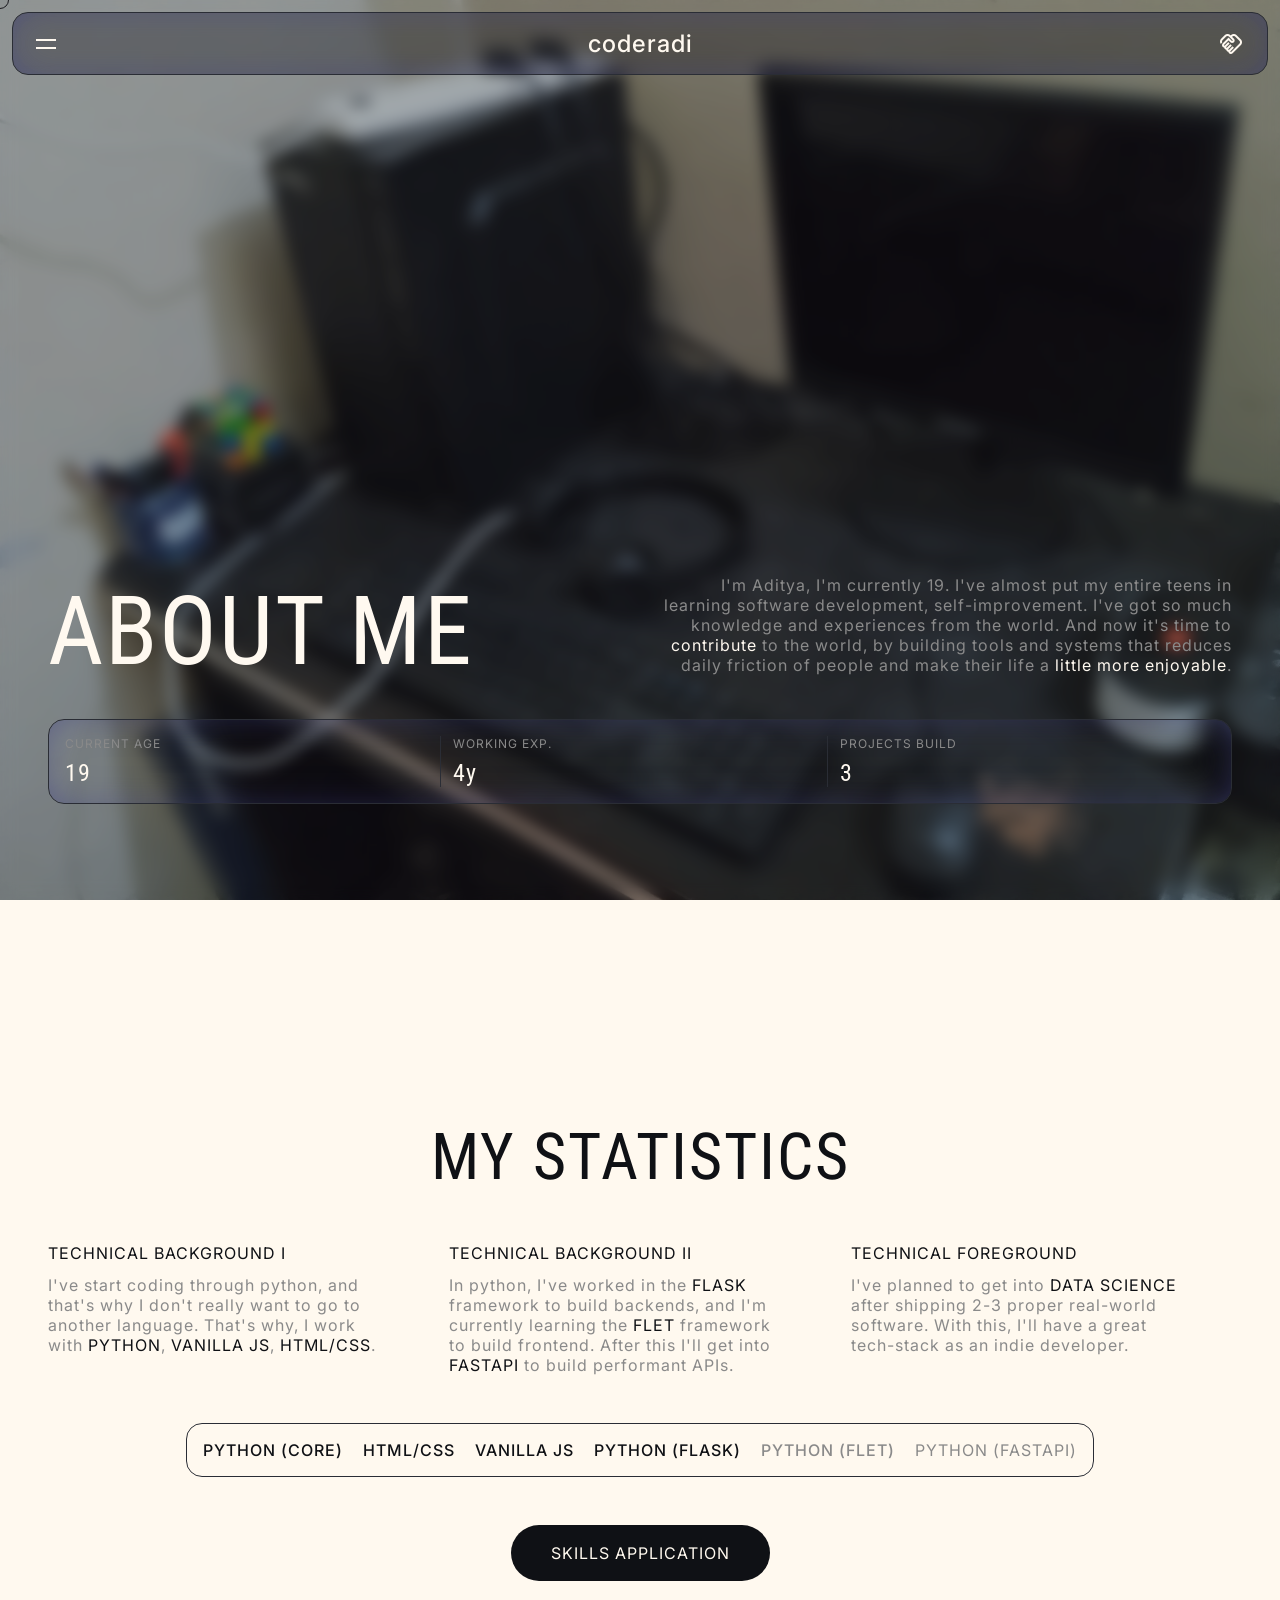
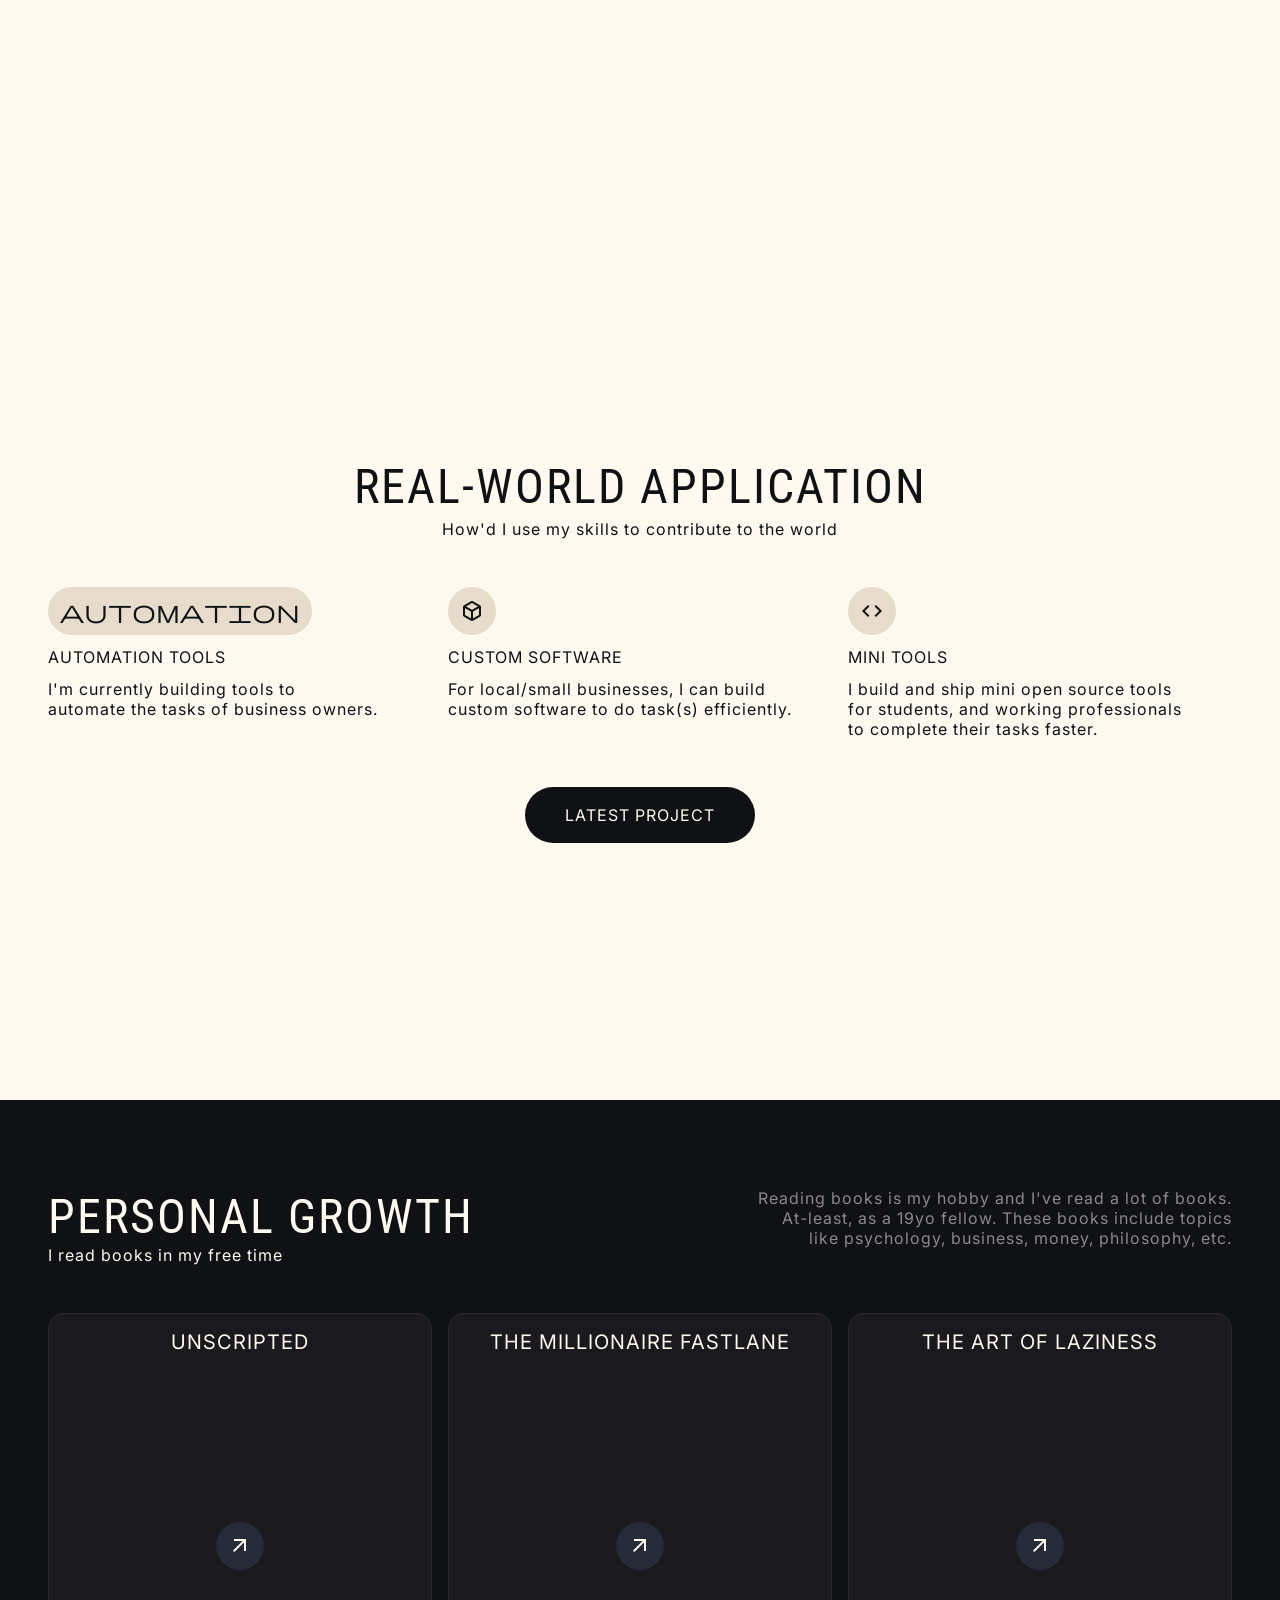
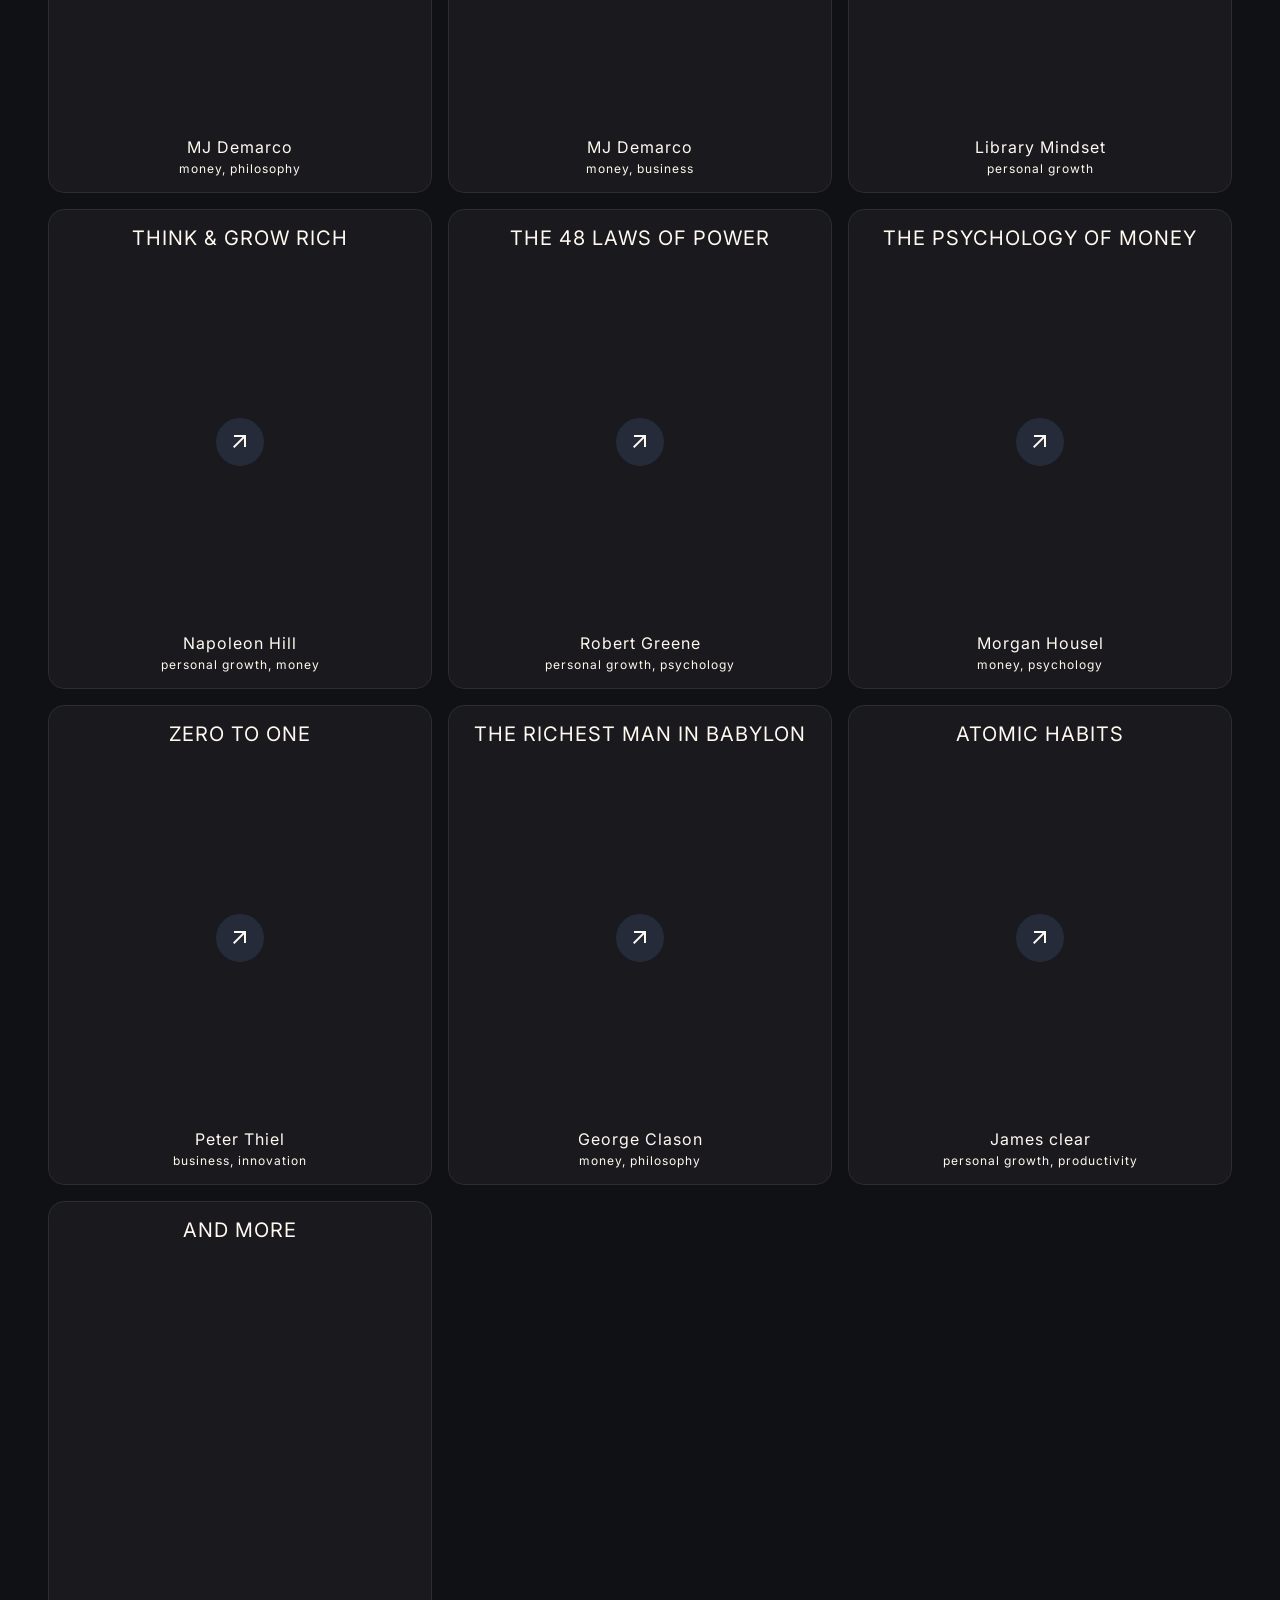
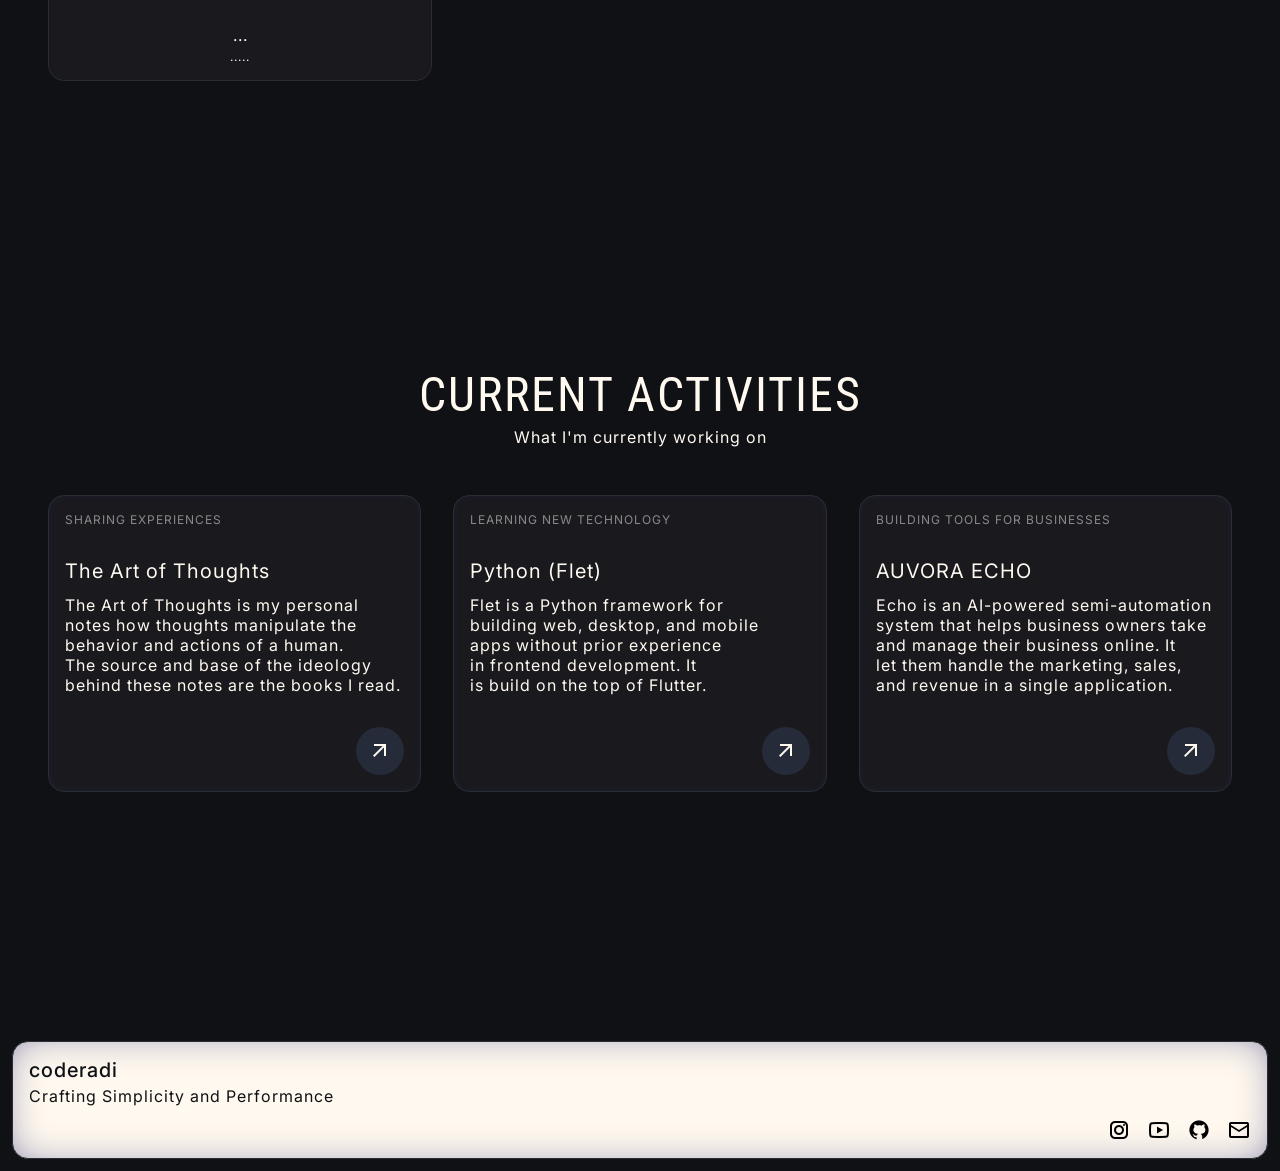
==== commit f4b77dcb: "Build BUILDS/" ====
--- a/about.html
+++ b/about.html
@@ -16,7 +16,7 @@
 
 <body>
     <header class="header p-12 inverted-element w-full">
-        <section class="section ph-24 pv-16 rounded-16 border grid cols-3">
+        <section class="section ph-24 pv-16 rounded-16 border grid cols-3 fx-shadow2">
             <div class="left center w-fit">
                 <div class="menu-btn link column gap-8" id="menuBtn">
                     <div class="line"></div>
@@ -35,7 +35,7 @@
     </header>
 
     <nav class="nav inverted-element">
-        <section class="section ph-24 pv-16 rounded-16 border column h-sb">
+        <section class="section ph-24 pv-16 rounded-16 border column h-sb fx-shadow2">
             <div class="close-nav link w-fit row gap-12" id="closeNav">
                 <span class="symbol">close</span>
                 <span class="text uppercase">Close</span>
@@ -378,25 +378,29 @@
         </section>
     </main>
 
-    <footer class="footer inverted-element p-12">
-        <section class="section p-16 rounded-16 border column gap-12">
+    <footer class="footer p-12">
+        <section class="section theme-inverted p-16 rounded-16 border column gap-12 fx-shadow2">
             <div class="top column gap-4">
                 <a href="/index.html" class="link w-fit fs-20">coderadi</a>
                 <span class="text">Crafting Simplicity and Performance</span>
             </div>
 
             <div class="social-links res-row gap-16 h-en">
-                <a href="https://instagram.com/coderadi.in/"
-                    class="link">Instagram</a>
-                
-                <a href="https://youtube.com/@coderad-in"
-                class="link">YouTube</a>
-                
-                <a href="https://github.com/coderad-in"
-                class="link">GitHub</a>
-                
-                <a href="mailto:adiprofitcoder@gmail.com"
-                class="link">eMail</a>
+                <a href="https://instagram.com/coderadi.in/" class="link">
+                    <img src="/assets/icons/ig.png" alt="Instagram" class="icon">
+                </a>
+
+                <a href="https://youtube.com/@coderad-in" class="link">
+                    <img src="/assets/icons/yt.png" alt="YouTube" class="icon">
+                </a>
+
+                <a href="https://github.com/coderad-in" class="link">
+                    <img src="/assets/icons/git.png" alt="GitHub" class="icon">
+                </a>
+
+                <a href="mailto:adiprofitcoder@gmail.com" class="link">
+                    <img src="/assets/icons/email.png" alt="Email" class="icon">
+                </a>
             </div>
         </section>
     </footer>
--- a/styles/utility.css
+++ b/styles/utility.css
@@ -2,7 +2,7 @@
 /* IMPORTS */
 /* ================================================== */
 
-@import url('https://fonts.googleapis.com/css2?family=Roboto+Condensed:ital,wght@0,300..700;1,300..700&family=IBM+Plex+Mono:ital,wght@0,100;0,200;0,300;0,400;0,500;0,600;0,700;1,100;1,200;1,300;1,400;1,500;1,600;1,700&family=Inter:ital,opsz,wght@0,14..32,100..900;1,14..32,100..900&display=swap');
+@import url('https://fonts.googleapis.com/css2?family=Inter:ital,opsz,wght@0,14..32,100..900;1,14..32,100..900&family=Pinyon+Script&family=Roboto+Condensed:ital,wght@0,100..900;1,100..900&display=swap');
 @import url("https://fonts.googleapis.com/css2?family=Material+Symbols+Outlined:opsz,wght,FILL,GRAD@20..48,100..700,0..1,-50..200");
 
 /* ================================================== */
@@ -147,6 +147,11 @@
     padding-top: 88px;
 }
 
+.pv-auto.section {
+    padding-bottom: 96px;
+    padding-top: 88px;
+}
+
 @media (max-width: 568px) {
     .section.p-48 { padding: 20px !important; }
 }
@@ -330,7 +335,7 @@
 
 .fn-body { font-family: "Inter", sans-serif !important; }
 .fn-head { font-family: "Roboto Condensed", sans-serif !important; }
-.fn-accent { font-family: "IBM Plex Mono", sans-serif !important; }
+.fn-accent { font-family: "Pinyon Script", cursive !important; }
 
 .h1 {
     font-family: "Roboto Condensed", sans-serif;
@@ -405,6 +410,7 @@
 /* ================================================== */
 
 .fx-shadow { box-shadow: 2px 2px 10px -5px var(--color-fg-card); }
+.fx-shadow2 { box-shadow: inset 0 0 48px -20px #414288; }
 .fx-blur { backdrop-filter: blur(4px); }
 
 /* ================================================== */
@@ -414,6 +420,7 @@
 .bg-main { background-color: var(--color-bg-main) !important; }
 .bg-card { background-color: var(--color-bg-card); }
 .bg-tertiary { background-color: var(--color-tertiary); }
+.fg-main { background-color: var(--color-fg-main); }
 
 /* ================================================== */
 /* INPUTS */
